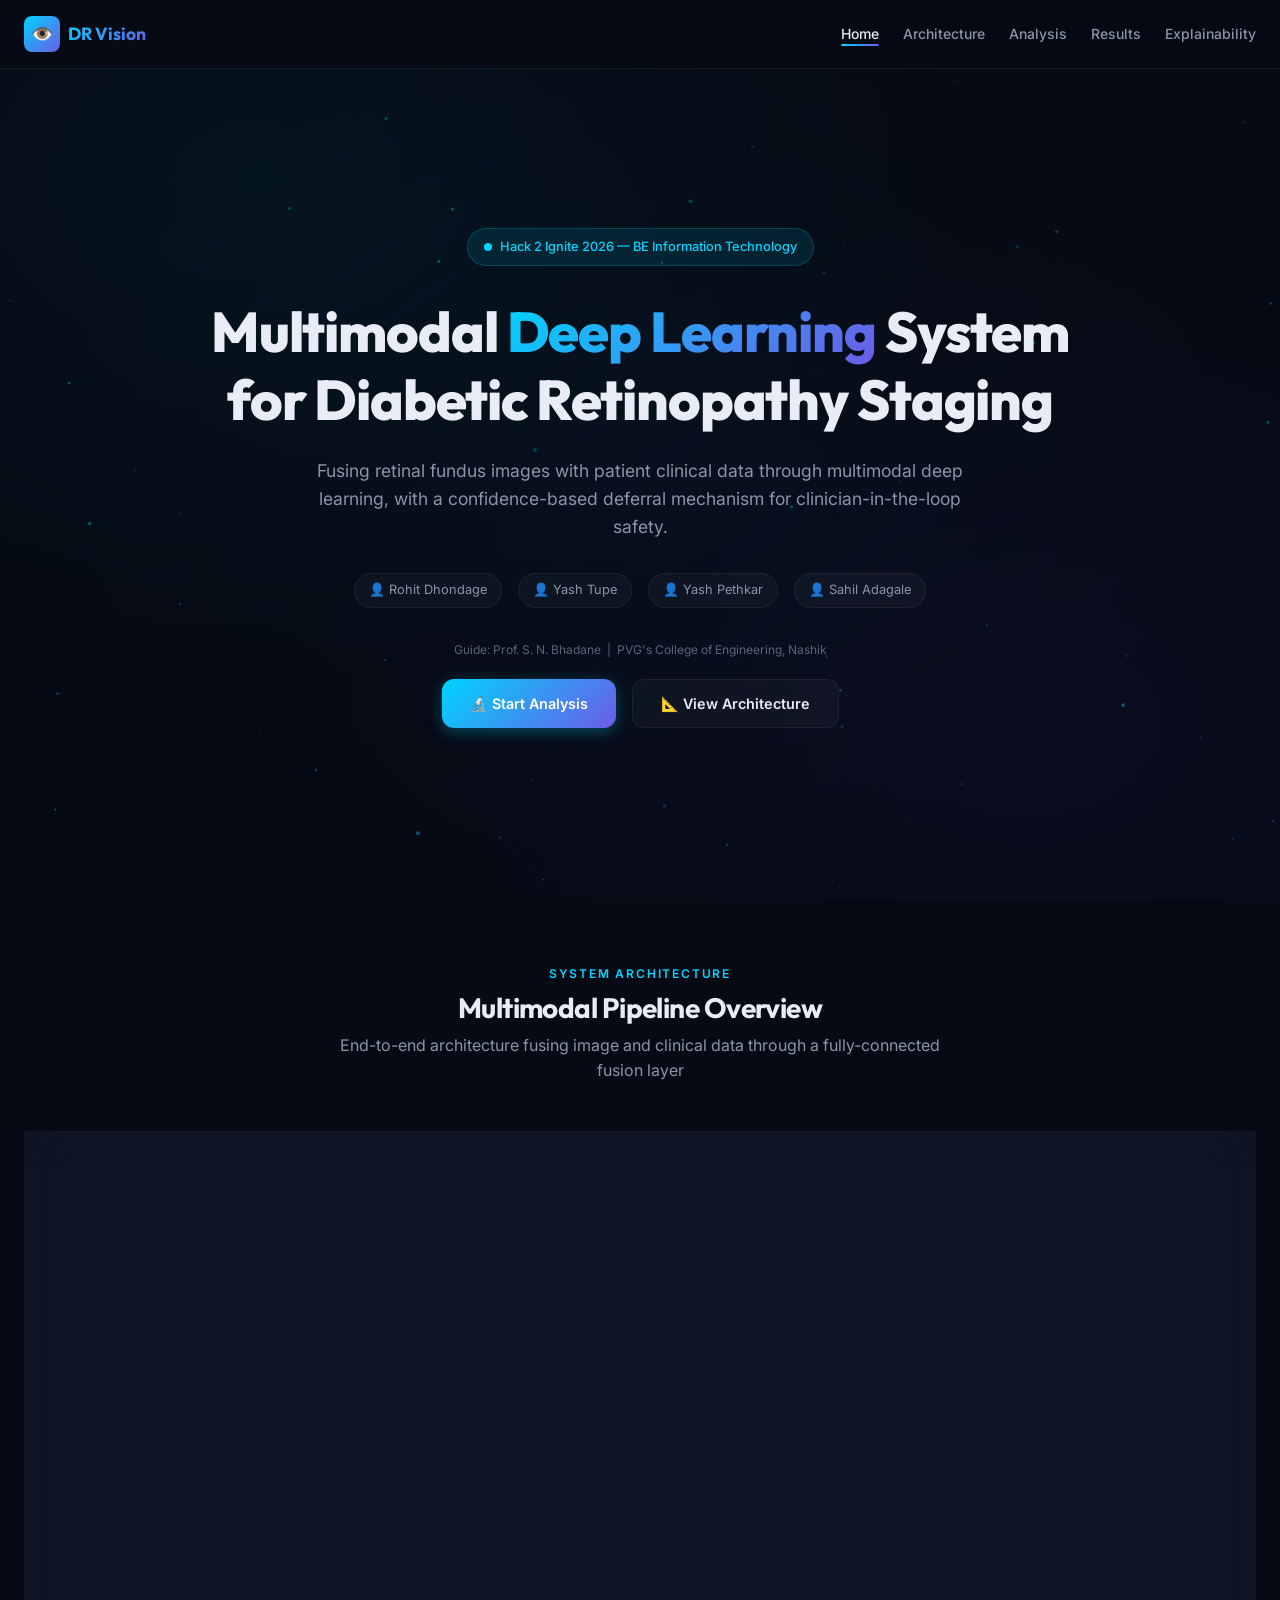
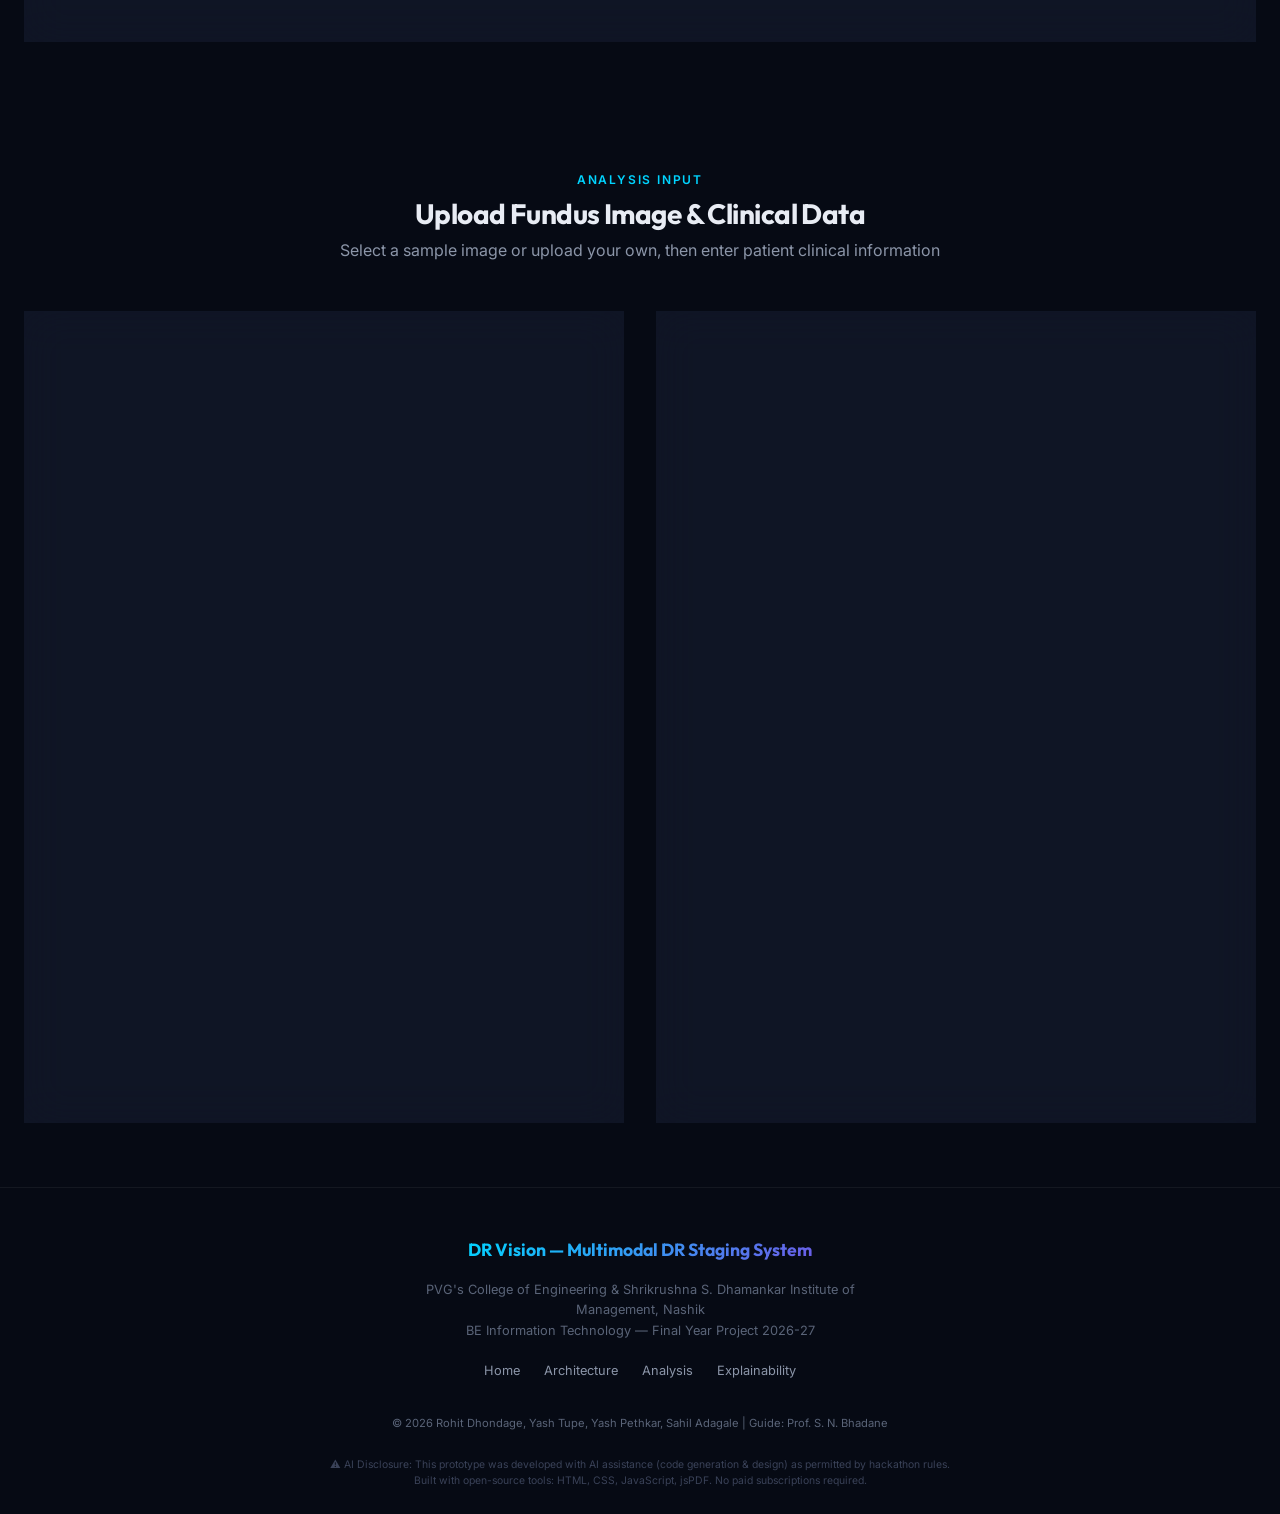
==== index.html @ bf0fb92c "Initial commit: DR Vision - Multimodal DR Staging System prototype" ====
<!DOCTYPE html>
<html lang="en">
<head>
  <meta charset="UTF-8">
  <meta name="viewport" content="width=device-width, initial-scale=1.0">
  <meta name="description" content="Multimodal Deep Learning System for Diabetic Retinopathy Staging with Clinical Deferral Mechanism. Fuses retinal fundus images with patient clinical data for AI-assisted DR screening.">
  <title>DR Vision — Multimodal Diabetic Retinopathy Staging System</title>
  <link rel="stylesheet" href="css/styles.css">
  <link rel="icon" href="data:image/svg+xml,<svg xmlns='http://www.w3.org/2000/svg' viewBox='0 0 100 100'><text y='.9em' font-size='90'>👁️</text></svg>">
</head>
<body>

  <!-- ====== NAVIGATION ====== -->
  <nav class="navbar" id="navbar">
    <div class="container">
      <div class="nav-brand">
        <div class="logo-icon">👁️</div>
        <span>DR Vision</span>
      </div>
      <ul class="nav-links">
        <li><a href="#hero" class="active">Home</a></li>
        <li><a href="#architecture">Architecture</a></li>
        <li><a href="#analysis">Analysis</a></li>
        <li><a href="#results-section">Results</a></li>
        <li><a href="#explainability">Explainability</a></li>
      </ul>
    </div>
  </nav>

  <!-- ====== HERO SECTION ====== -->
  <section class="hero" id="hero">
    <div class="hero-bg-animation">
      <canvas id="particles-canvas"></canvas>
    </div>
    <div class="hero-content">
      <div class="hero-badge">
        <span class="pulse"></span>
        Hack 2 Ignite 2026 — BE Information Technology
      </div>
      <h1>
        Multimodal <span class="gradient-text">Deep Learning</span> System<br>
        for Diabetic Retinopathy Staging
      </h1>
      <p class="hero-subtitle">
        Fusing retinal fundus images with patient clinical data through multimodal deep learning, 
        with a confidence-based deferral mechanism for clinician-in-the-loop safety.
      </p>
      <div class="hero-team">
        <div class="team-member">👤 Rohit Dhondage</div>
        <div class="team-member">👤 Yash Tupe</div>
        <div class="team-member">👤 Yash Pethkar</div>
        <div class="team-member">👤 Sahil Adagale</div>
      </div>
      <p style="font-size: 0.75rem; color: #5a6478; margin-bottom: 20px;">
        Guide: Prof. S. N. Bhadane &nbsp;|&nbsp; PVG's College of Engineering, Nashik
      </p>
      <div class="hero-cta">
        <a href="#analysis" class="btn btn-primary">🔬 Start Analysis</a>
        <a href="#architecture" class="btn btn-secondary">📐 View Architecture</a>
      </div>
    </div>
  </section>

  <!-- ====== ARCHITECTURE SECTION ====== -->
  <section class="section" id="architecture">
    <div class="container">
      <div class="section-header animate-on-scroll">
        <div class="section-label">System Architecture</div>
        <h2>Multimodal Pipeline Overview</h2>
        <p>End-to-end architecture fusing image and clinical data through a fully-connected fusion layer</p>
      </div>

      <div class="glass-card architecture-diagram animate-on-scroll">
        <div class="arch-flow">
          <!-- Input -->
          <div class="arch-node">
            <div class="node-icon">📷</div>
            <div class="node-label">Fundus Image</div>
            <div class="node-sub">RGB Input</div>
          </div>
          <div class="arch-arrow animated"><div class="arrow-line"></div></div>

          <!-- Image Encoder -->
          <div class="arch-node">
            <div class="node-icon">🧠</div>
            <div class="node-label">Image Encoder</div>
            <div class="node-sub">ResNet18 / EfficientNet-B0</div>
          </div>
          <div class="arch-arrow animated"><div class="arrow-line"></div></div>

          <!-- Fusion -->
          <div class="arch-node" style="border-color: rgba(108,92,231,0.4); background: rgba(108,92,231,0.1);">
            <div class="node-icon">🔗</div>
            <div class="node-label">Multimodal Fusion</div>
            <div class="node-sub">FC Fusion Layer</div>
          </div>
          <div class="arch-arrow animated"><div class="arrow-line"></div></div>

          <!-- Outputs -->
          <div class="arch-branch">
            <div class="arch-node" style="border-color: rgba(0,201,167,0.4); background: rgba(0,201,167,0.05);">
              <div class="node-icon">📊</div>
              <div class="node-label">DR Classifier</div>
              <div class="node-sub">5-Class Staging</div>
            </div>
            <div class="arch-node" style="border-color: rgba(255,107,53,0.4); background: rgba(255,107,53,0.05);">
              <div class="node-icon">🛡️</div>
              <div class="node-label">Deferral System</div>
              <div class="node-sub">Contrastive Learning</div>
            </div>
          </div>
        </div>

        <!-- Second row: tabular path -->
        <div class="arch-flow" style="margin-top: 20px; justify-content: flex-start; padding-left: 0;">
          <div class="arch-node">
            <div class="node-icon">📋</div>
            <div class="node-label">Clinical Data</div>
            <div class="node-sub">Age, BP, HbA1c, ...</div>
          </div>
          <div class="arch-arrow animated"><div class="arrow-line"></div></div>
          <div class="arch-node">
            <div class="node-icon">⚙️</div>
            <div class="node-label">Tabular Encoder</div>
            <div class="node-sub">Feed-Forward NN</div>
          </div>
          <div class="arch-arrow animated"><div class="arrow-line"></div></div>
          <div class="arch-node" style="opacity: 0; pointer-events: none;">
            <div class="node-icon">↗️</div>
            <div class="node-label">→ Fusion</div>
            <div class="node-sub">(merges above)</div>
          </div>
        </div>

        <!-- Connection indicator -->
        <div style="text-align: center; margin-top: 12px; font-size: 0.7rem; color: #5a6478;">
          ↑ Both encoders feed into the Multimodal Fusion Layer above
        </div>
      </div>
    </div>
  </section>

  <!-- ====== ANALYSIS INPUT SECTION ====== -->
  <section class="section" id="analysis">
    <div class="container">
      <div class="section-header animate-on-scroll">
        <div class="section-label">Analysis Input</div>
        <h2>Upload Fundus Image & Clinical Data</h2>
        <p>Select a sample image or upload your own, then enter patient clinical information</p>
      </div>

      <div class="input-grid animate-on-scroll">
        <!-- LEFT: Image Upload -->
        <div class="glass-card">
          <h3 style="margin-bottom: 16px; font-size: 1rem;">📷 Retinal Fundus Image</h3>
          
          <div class="upload-zone" id="upload-zone">
            <div class="upload-placeholder">
              <div class="upload-icon">📂</div>
              <p class="upload-text">
                <strong>Click to upload</strong> or drag and drop<br>
                <span style="font-size: 0.75rem; color: #5a6478;">PNG, JPG up to 10MB</span>
              </p>
            </div>
            <div class="preview-container">
              <img id="preview-image" class="preview-image" alt="Fundus preview">
              <div class="preview-actions">
                <button class="btn btn-sm btn-secondary" id="clear-image-btn">✕ Clear</button>
              </div>
            </div>
            <input type="file" id="file-input" accept="image/*" hidden>
          </div>

          <div class="sample-gallery">
            <h4>📌 Or select a sample case:</h4>
            <div class="sample-images">
              <div class="sample-thumb" data-key="no_dr">
                <img src="assets/images/fundus_no_dr.jpg" alt="No DR">
                <div class="thumb-label" style="color: #00c9a7;">No DR</div>
              </div>
              <div class="sample-thumb" data-key="mild_dr">
                <img src="assets/images/fundus_mild_dr.jpg" alt="Mild DR">
                <div class="thumb-label" style="color: #a8e063;">Mild</div>
              </div>
              <div class="sample-thumb" data-key="moderate_dr">
                <img src="assets/images/fundus_moderate_dr.jpg" alt="Moderate DR">
                <div class="thumb-label" style="color: #ffd700;">Moderate</div>
              </div>
              <div class="sample-thumb" data-key="severe_dr">
                <img src="assets/images/fundus_severe_dr.jpg" alt="Severe DR">
                <div class="thumb-label" style="color: #ff6b35;">Severe</div>
              </div>
              <div class="sample-thumb" data-key="proliferative_dr">
                <img src="assets/images/fundus_proliferative_dr.jpg" alt="Proliferative DR">
                <div class="thumb-label" style="color: #ff2d55;">Proliferative</div>
              </div>
              <div class="sample-thumb" data-key="low_quality">
                <img src="assets/images/fundus_low_quality.jpg" alt="Low Quality">
                <div class="thumb-label" style="color: #ff6b35;">⚠ Low Quality</div>
              </div>
            </div>
          </div>
        </div>

        <!-- RIGHT: Clinical Data Form -->
        <div class="glass-card">
          <h3 style="margin-bottom: 16px; font-size: 1rem;">📋 Patient Clinical Data</h3>

          <div class="clinical-form">
            <div class="form-row">
              <div class="form-group">
                <label for="input-age">Age (years)</label>
                <input type="number" id="input-age" placeholder="e.g. 55" min="18" max="100">
              </div>
              <div class="form-group">
                <label for="input-duration">Diabetes Duration (years)</label>
                <input type="number" id="input-duration" placeholder="e.g. 10" min="0" max="50">
              </div>
            </div>

            <div class="form-row">
              <div class="form-group">
                <label for="input-systolic">Systolic BP (mmHg)</label>
                <input type="number" id="input-systolic" placeholder="e.g. 140" min="80" max="220">
              </div>
              <div class="form-group">
                <label for="input-diastolic">Diastolic BP (mmHg)</label>
                <input type="number" id="input-diastolic" placeholder="e.g. 90" min="40" max="140">
              </div>
            </div>

            <div class="form-row">
              <div class="form-group">
                <label for="input-hba1c">HbA1c (%)</label>
                <input type="number" id="input-hba1c" placeholder="e.g. 7.5" min="4" max="15" step="0.1">
              </div>
              <div class="form-group">
                <label for="input-bmi">BMI (kg/m²)</label>
                <input type="number" id="input-bmi" placeholder="e.g. 28.5" min="15" max="50" step="0.1">
              </div>
            </div>

            <div class="form-row">
              <div class="form-group">
                <label for="input-cholesterol">Cholesterol (mg/dL)</label>
                <input type="number" id="input-cholesterol" placeholder="e.g. 220" min="100" max="400">
              </div>
              <div class="form-group">
                <label for="input-smoking">Smoking Status</label>
                <select id="input-smoking">
                  <option value="never">Never</option>
                  <option value="former">Former</option>
                  <option value="current">Current</option>
                </select>
              </div>
            </div>

            <div class="form-row">
              <div class="form-group">
                <label for="input-family">Family History of DR</label>
                <select id="input-family">
                  <option value="no">No</option>
                  <option value="yes">Yes</option>
                </select>
              </div>
              <div class="form-group">
                <label for="input-insulin">Insulin Use</label>
                <select id="input-insulin">
                  <option value="no">No</option>
                  <option value="yes">Yes</option>
                </select>
              </div>
            </div>
          </div>

          <div class="sample-patients">
            <h4>⚡ Quick-fill sample patient:</h4>
            <div class="patient-chips">
              <div class="patient-chip" data-profile="no_dr">Healthy (35y)</div>
              <div class="patient-chip" data-profile="mild_dr">Mild Risk (48y)</div>
              <div class="patient-chip" data-profile="moderate_dr">Moderate Risk (55y)</div>
              <div class="patient-chip" data-profile="severe_dr">High Risk (62y)</div>
              <div class="patient-chip" data-profile="proliferative_dr">Critical (68y)</div>
            </div>
          </div>

          <button class="btn btn-primary" id="analyze-btn" style="width: 100%; margin-top: 24px; justify-content: center;" disabled>
            🔬 Run Multimodal Analysis
          </button>
        </div>
      </div>
    </div>
  </section>

  <!-- ====== PROCESSING ANIMATION ====== -->
  <section class="section processing-section" id="processing-section">
    <div class="container">
      <div class="section-header">
        <div class="section-label">Processing</div>
        <h2>Running Multimodal Pipeline...</h2>
      </div>

      <div class="glass-card">
        <div class="pipeline-steps">
          <div class="pipeline-step">
            <div class="step-icon">📷</div>
            <div class="step-spinner"></div>
            <div class="step-label">Image Encoding</div>
          </div>
          <div class="pipeline-connector"></div>
          <div class="pipeline-step">
            <div class="step-icon">📋</div>
            <div class="step-spinner"></div>
            <div class="step-label">Tabular Encoding</div>
          </div>
          <div class="pipeline-connector"></div>
          <div class="pipeline-step">
            <div class="step-icon">🔗</div>
            <div class="step-spinner"></div>
            <div class="step-label">Fusion</div>
          </div>
          <div class="pipeline-connector"></div>
          <div class="pipeline-step">
            <div class="step-icon">📊</div>
            <div class="step-spinner"></div>
            <div class="step-label">Classification</div>
          </div>
          <div class="pipeline-connector"></div>
          <div class="pipeline-step">
            <div class="step-icon">🛡️</div>
            <div class="step-spinner"></div>
            <div class="step-label">Quality Check</div>
          </div>
          <div class="pipeline-connector"></div>
          <div class="pipeline-step">
            <div class="step-icon">🔍</div>
            <div class="step-spinner"></div>
            <div class="step-label">Explainability</div>
          </div>
        </div>
      </div>
    </div>
  </section>

  <!-- ====== RESULTS SECTION ====== -->
  <section class="section results-section" id="results-section">
    <div class="container">
      <div class="section-header">
        <div class="section-label">Diagnosis Results</div>
        <h2>DR Staging Analysis Complete</h2>
      </div>

      <!-- Comparison Toggle -->
      <div class="comparison-toggle">
        <span class="toggle-label" id="toggle-label-image">Image-Only</span>
        <div class="toggle-switch active" id="fusion-toggle">
          <div class="toggle-knob"></div>
        </div>
        <span class="toggle-label active" id="toggle-label-multi">Multimodal Fusion</span>
      </div>
      <div class="text-center mb-lg">
        <span id="comparison-info" style="font-size: 0.8rem; color: #8b95a8;"></span>
      </div>

      <div class="results-grid">
        <!-- Main Result -->
        <div class="glass-card result-main">
          <h3 style="margin-bottom: 24px; font-size: 1rem; color: #8b95a8;">Predicted DR Stage</h3>
          
          <div class="result-badge stage-0" id="result-badge">
            <span style="font-size: 1.5rem">🟢</span>
            Stage 0: No DR
          </div>

          <!-- Confidence Gauge -->
          <div class="confidence-gauge">
            <svg class="gauge-svg" viewBox="0 0 200 110">
              <path class="gauge-bg" d="M 20 100 A 80 80 0 0 1 180 100" />
              <path class="gauge-fill" id="gauge-fill" d="M 20 100 A 80 80 0 0 1 180 100" 
                    stroke-dasharray="251.3" stroke-dashoffset="251.3" />
            </svg>
            <div style="text-align: center; margin-top: -30px;">
              <div class="gauge-value" id="gauge-value">0%</div>
              <div class="gauge-label">Model Confidence</div>
            </div>
          </div>

          <!-- Class Probabilities -->
          <div class="class-probs">
            <h4>Class Probability Distribution</h4>
            <div id="class-probs-container"></div>
          </div>
        </div>

        <!-- Deferral Panel -->
        <div class="glass-card deferral-card">
          <h3 style="margin-bottom: 24px; font-size: 1rem; color: #8b95a8;">🛡️ Deferral Mechanism</h3>

          <div class="deferral-status accepted" id="deferral-status">
            ✅ ACCEPTED — Automated Diagnosis
          </div>

          <p id="deferral-explanation" class="deferral-explanation">
            Select an image and run analysis to see the deferral decision.
          </p>

          <div class="threshold-control">
            <label for="threshold-slider">Confidence Threshold (Deferral Cutoff)</label>
            <input type="range" class="threshold-slider" id="threshold-slider" 
                   min="0.3" max="0.95" step="0.05" value="0.60">
            <div class="threshold-value" id="threshold-value">60%</div>
            <p style="font-size: 0.7rem; color: #5a6478; margin-top: 8px;">
              Drag to adjust: lower = more automation, higher = more clinician referrals
            </p>
          </div>

          <div style="margin-top: 20px; padding: 16px; background: rgba(255,255,255,0.02); border-radius: 8px; text-align: left;">
            <p style="font-size: 0.75rem; color: #8b95a8; margin-bottom: 8px;"><strong>How it works:</strong></p>
            <p style="font-size: 0.7rem; color: #5a6478; line-height: 1.6;">
              The deferral system uses contrastive learning trained on synthetically degraded images 
              (blurred, rotated, poorly lit) to detect unreliable inputs. When the model's confidence 
              falls below the threshold, the case is automatically routed to an ophthalmologist instead 
              of returning an automated diagnosis — preventing silent misdiagnosis.
            </p>
          </div>
        </div>
      </div>

      <!-- ====== EXPLAINABILITY ====== -->
      <div id="explainability">
        <div class="section-header" style="margin-top: 32px;">
          <div class="section-label">Explainability</div>
          <h2>Why did the model decide this?</h2>
          <p>Grad-CAM highlights important image regions; SHAP shows clinical feature contributions</p>
        </div>

        <div class="explainability-grid">
          <!-- Grad-CAM -->
          <div class="glass-card gradcam-container">
            <h3 style="margin-bottom: 16px; font-size: 1rem;">🔥 Grad-CAM Activation Map</h3>
            <div class="gradcam-canvas-wrap">
              <canvas id="gradcam-canvas"></canvas>
            </div>
            <p id="gradcam-description" style="font-size: 0.8rem; color: #8b95a8; margin-top: 12px; text-align: center; min-height: 40px;">
              Run analysis to generate the activation heatmap.
            </p>
            <div class="gradcam-legend">
              <span>Low</span>
              <div class="legend-bar"></div>
              <span>High Activation</span>
            </div>
            <div class="gradcam-opacity-control">
              <label>Heatmap Opacity:</label>
              <input type="range" id="opacity-slider" min="0" max="1" step="0.05" value="0.55">
            </div>
          </div>

          <!-- SHAP -->
          <div class="glass-card shap-container" id="shap-container">
            <h3 style="margin-bottom: 16px; font-size: 1rem;">📊 SHAP Feature Attribution</h3>
            <p style="font-size: 0.8rem; color: #8b95a8;">
              Run analysis to see how each clinical feature contributed to the prediction.
            </p>
          </div>
        </div>
      </div>

      <!-- Report Download -->
      <div class="text-center" style="margin-top: 48px;">
        <button class="btn btn-primary" id="download-report-btn" style="font-size: 1rem; padding: 16px 40px;">
          📄 Download Clinical Report (PDF)
        </button>
        <p style="font-size: 0.7rem; color: #5a6478; margin-top: 12px;">
          Generates a comprehensive PDF including diagnosis, probabilities, SHAP values, and deferral status
        </p>
      </div>
    </div>
  </section>

  <!-- ====== FOOTER ====== -->
  <footer class="footer">
    <div class="container">
      <div class="footer-content">
        <div class="footer-brand">DR Vision — Multimodal DR Staging System</div>
        <p class="footer-college">
          PVG's College of Engineering & Shrikrushna S. Dhamankar Institute of Management, Nashik<br>
          BE Information Technology — Final Year Project 2026-27
        </p>
        <ul class="footer-links">
          <li><a href="#hero">Home</a></li>
          <li><a href="#architecture">Architecture</a></li>
          <li><a href="#analysis">Analysis</a></li>
          <li><a href="#explainability">Explainability</a></li>
        </ul>
        <p class="footer-copy">
          © 2026 Rohit Dhondage, Yash Tupe, Yash Pethkar, Sahil Adagale | Guide: Prof. S. N. Bhadane
        </p>
        <p style="font-size: 0.65rem; color: #3a4258; margin-top: 8px;">
          ⚠️ AI Disclosure: This prototype was developed with AI assistance (code generation & design) as permitted by hackathon rules.
          <br>Built with open-source tools: HTML, CSS, JavaScript, jsPDF. No paid subscriptions required.
        </p>
      </div>
    </div>
  </footer>

  <!-- Scripts -->
  <script src="js/simulator.js"></script>
  <script src="js/gradcam.js"></script>
  <script src="js/shap.js"></script>
  <script src="js/report.js"></script>
  <script src="js/app.js"></script>
</body>
</html>
---- css/styles.css ----
@import url('https://fonts.googleapis.com/css2?family=Inter:wght@300;400;500;600;700&family=Outfit:wght@400;500;600;700;800&family=JetBrains+Mono:wght@400;500&display=swap');

:root {
  /* Background */
  --bg-primary: #060a14;
  --bg-secondary: #0d1220;
  --bg-tertiary: #141b2d;
  --bg-card: rgba(20, 27, 45, 0.7);
  --bg-card-hover: rgba(30, 40, 65, 0.8);
  --bg-glass: rgba(255, 255, 255, 0.03);
  --bg-glass-hover: rgba(255, 255, 255, 0.06);

  /* Text */
  --text-primary: #e8ecf4;
  --text-secondary: #8b95a8;
  --text-muted: #5a6478;
  --text-accent: #00d4ff;

  /* Accent */
  --accent-primary: #00d4ff;
  --accent-secondary: #6c5ce7;
  --accent-gradient: linear-gradient(135deg, #00d4ff 0%, #6c5ce7 100%);

  /* DR Severity Colors */
  --dr-none: #00c9a7;
  --dr-mild: #a8e063;
  --dr-moderate: #ffd700;
  --dr-severe: #ff6b35;
  --dr-proliferative: #ff2d55;

  /* Status */
  --status-accept: #00c9a7;
  --status-defer: #ff6b35;
  --status-danger: #ff2d55;

  /* Borders */
  --border-subtle: rgba(255, 255, 255, 0.06);
  --border-accent: rgba(0, 212, 255, 0.3);

  /* Shadows */
  --shadow-sm: 0 2px 8px rgba(0, 0, 0, 0.3);
  --shadow-md: 0 4px 20px rgba(0, 0, 0, 0.4);
  --shadow-lg: 0 8px 40px rgba(0, 0, 0, 0.5);
  --shadow-glow: 0 0 30px rgba(0, 212, 255, 0.15);
  --shadow-glow-red: 0 0 30px rgba(255, 45, 85, 0.2);
  --shadow-glow-green: 0 0 30px rgba(0, 201, 167, 0.2);

  /* Typography */
  --font-body: 'Inter', -apple-system, sans-serif;
  --font-heading: 'Outfit', 'Inter', sans-serif;
  --font-mono: 'JetBrains Mono', monospace;

  /* Spacing */
  --space-xs: 4px;
  --space-sm: 8px;
  --space-md: 16px;
  --space-lg: 24px;
  --space-xl: 32px;
  --space-2xl: 48px;
  --space-3xl: 64px;

  /* Borders */
  --radius-sm: 8px;
  --radius-md: 12px;
  --radius-lg: 16px;
  --radius-xl: 20px;
  --radius-full: 9999px;

  /* Transitions */
  --transition-fast: 150ms ease;
  --transition-base: 250ms ease;
  --transition-slow: 400ms cubic-bezier(0.4, 0, 0.2, 1);
}

/* --- Reset & Base --- */
*,
*::before,
*::after {
  margin: 0;
  padding: 0;
  box-sizing: border-box;
}

html {
  scroll-behavior: smooth;
  font-size: 16px;
}

body {
  font-family: var(--font-body);
  background: var(--bg-primary);
  color: var(--text-primary);
  line-height: 1.6;
  overflow-x: hidden;
  min-height: 100vh;
}

body::before {
  content: '';
  position: fixed;
  top: 0;
  left: 0;
  width: 100%;
  height: 100%;
  background:
    radial-gradient(ellipse at 20% 20%, rgba(0, 212, 255, 0.05) 0%, transparent 50%),
    radial-gradient(ellipse at 80% 80%, rgba(108, 92, 231, 0.05) 0%, transparent 50%),
    radial-gradient(ellipse at 50% 50%, rgba(0, 212, 255, 0.02) 0%, transparent 70%);
  pointer-events: none;
  z-index: 0;
}

/* --- Scrollbar --- */
::-webkit-scrollbar {
  width: 6px;
}

::-webkit-scrollbar-track {
  background: var(--bg-secondary);
}

::-webkit-scrollbar-thumb {
  background: var(--accent-primary);
  border-radius: 3px;
}

::-webkit-scrollbar-thumb:hover {
  background: #33ddff;
}

/* --- Typography --- */
h1,
h2,
h3,
h4,
h5,
h6 {
  font-family: var(--font-heading);
  font-weight: 700;
  line-height: 1.2;
  letter-spacing: -0.02em;
}

h1 {
  font-size: 2.5rem;
}

h2 {
  font-size: 1.75rem;
}

h3 {
  font-size: 1.25rem;
}

a {
  color: var(--accent-primary);
  text-decoration: none;
}

/* --- Layout --- */
.container {
  max-width: 1400px;
  margin: 0 auto;
  padding: 0 var(--space-lg);
  position: relative;
  z-index: 1;
}

/* --- Glass Card --- */
.glass-card {
  background: var(--bg-card);
  backdrop-filter: blur(20px);
  -webkit-backdrop-filter: blur(20px);
  border: 1px solid var(--border-subtle);
  border-radius: var(--radius-lg);
  padding: var(--space-xl);
  transition: all var(--transition-base);
}

.glass-card:hover {
  background: var(--bg-card-hover);
  border-color: var(--border-accent);
  box-shadow: var(--shadow-glow);
}

/* =====================================================
   NAVIGATION
   ===================================================== */
.navbar {
  position: fixed;
  top: 0;
  left: 0;
  right: 0;
  z-index: 100;
  padding: var(--space-md) 0;
  background: rgba(6, 10, 20, 0.85);
  backdrop-filter: blur(20px);
  border-bottom: 1px solid var(--border-subtle);
  transition: all var(--transition-base);
}

.navbar.scrolled {
  padding: var(--space-sm) 0;
  background: rgba(6, 10, 20, 0.95);
}

.navbar .container {
  display: flex;
  align-items: center;
  justify-content: space-between;
}

.nav-brand {
  display: flex;
  align-items: center;
  gap: var(--space-sm);
}

.nav-brand .logo-icon {
  width: 36px;
  height: 36px;
  background: var(--accent-gradient);
  border-radius: var(--radius-sm);
  display: flex;
  align-items: center;
  justify-content: center;
  font-size: 18px;
}

.nav-brand span {
  font-family: var(--font-heading);
  font-weight: 700;
  font-size: 1.1rem;
  background: var(--accent-gradient);
  -webkit-background-clip: text;
  -webkit-text-fill-color: transparent;
  background-clip: text;
}

.nav-links {
  display: flex;
  align-items: center;
  gap: var(--space-lg);
  list-style: none;
}

.nav-links a {
  color: var(--text-secondary);
  font-size: 0.875rem;
  font-weight: 500;
  transition: color var(--transition-fast);
  position: relative;
}

.nav-links a:hover,
.nav-links a.active {
  color: var(--text-primary);
}

.nav-links a.active::after {
  content: '';
  position: absolute;
  bottom: -4px;
  left: 0;
  right: 0;
  height: 2px;
  background: var(--accent-gradient);
  border-radius: 1px;
}

/* =====================================================
   HERO SECTION
   ===================================================== */
.hero {
  min-height: 100vh;
  display: flex;
  align-items: center;
  justify-content: center;
  text-align: center;
  padding: 120px var(--space-lg) var(--space-3xl);
  position: relative;
  overflow: hidden;
}

.hero-bg-animation {
  position: absolute;
  top: 0;
  left: 0;
  width: 100%;
  height: 100%;
  z-index: 0;
  overflow: hidden;
}

.hero-bg-animation canvas {
  width: 100%;
  height: 100%;
}

.hero-content {
  position: relative;
  z-index: 1;
  max-width: 900px;
}

.hero-badge {
  display: inline-flex;
  align-items: center;
  gap: var(--space-sm);
  padding: var(--space-sm) var(--space-md);
  background: rgba(0, 212, 255, 0.1);
  border: 1px solid rgba(0, 212, 255, 0.2);
  border-radius: var(--radius-full);
  font-size: 0.8rem;
  font-weight: 500;
  color: var(--accent-primary);
  margin-bottom: var(--space-xl);
  animation: fadeInUp 0.6s ease-out;
}

.hero-badge .pulse {
  width: 8px;
  height: 8px;
  background: var(--accent-primary);
  border-radius: 50%;
  animation: pulse 2s ease-in-out infinite;
}

.hero h1 {
  font-size: clamp(2rem, 5vw, 3.5rem);
  font-weight: 800;
  margin-bottom: var(--space-lg);
  animation: fadeInUp 0.6s ease-out 0.1s both;
}

.hero h1 .gradient-text {
  background: var(--accent-gradient);
  -webkit-background-clip: text;
  -webkit-text-fill-color: transparent;
  background-clip: text;
}

.hero-subtitle {
  font-size: 1.1rem;
  color: var(--text-secondary);
  max-width: 700px;
  margin: 0 auto var(--space-xl);
  animation: fadeInUp 0.6s ease-out 0.2s both;
}

.hero-team {
  display: flex;
  flex-wrap: wrap;
  align-items: center;
  justify-content: center;
  gap: var(--space-md);
  margin-bottom: var(--space-xl);
  animation: fadeInUp 0.6s ease-out 0.3s both;
}

.team-member {
  display: flex;
  align-items: center;
  gap: var(--space-xs);
  padding: 6px 14px;
  background: var(--bg-glass);
  border: 1px solid var(--border-subtle);
  border-radius: var(--radius-full);
  font-size: 0.8rem;
  color: var(--text-secondary);
}

.hero-cta {
  display: flex;
  gap: var(--space-md);
  justify-content: center;
  animation: fadeInUp 0.6s ease-out 0.4s both;
}

/* --- Buttons --- */
.btn {
  display: inline-flex;
  align-items: center;
  gap: var(--space-sm);
  padding: 12px 28px;
  border: none;
  border-radius: var(--radius-md);
  font-family: var(--font-body);
  font-size: 0.9rem;
  font-weight: 600;
  cursor: pointer;
  transition: all var(--transition-base);
  text-decoration: none;
}

.btn-primary {
  background: var(--accent-gradient);
  color: #fff;
  box-shadow: 0 4px 15px rgba(0, 212, 255, 0.3);
}

.btn-primary:hover {
  transform: translateY(-2px);
  box-shadow: 0 6px 25px rgba(0, 212, 255, 0.4);
}

.btn-secondary {
  background: var(--bg-glass);
  color: var(--text-primary);
  border: 1px solid var(--border-subtle);
}

.btn-secondary:hover {
  background: var(--bg-glass-hover);
  border-color: var(--border-accent);
}

.btn-sm {
  padding: 8px 16px;
  font-size: 0.8rem;
}

.btn-danger {
  background: linear-gradient(135deg, #ff2d55, #ff6b35);
  color: #fff;
}

/* =====================================================
   SECTION COMMON
   ===================================================== */
.section {
  padding: var(--space-3xl) 0;
  position: relative;
  z-index: 1;
}

.section-header {
  text-align: center;
  margin-bottom: var(--space-2xl);
}

.section-header .section-label {
  font-size: 0.75rem;
  font-weight: 600;
  text-transform: uppercase;
  letter-spacing: 0.15em;
  color: var(--accent-primary);
  margin-bottom: var(--space-sm);
}

.section-header h2 {
  margin-bottom: var(--space-sm);
}

.section-header p {
  color: var(--text-secondary);
  max-width: 600px;
  margin: 0 auto;
}

/* =====================================================
   ARCHITECTURE SECTION
   ===================================================== */
.architecture-diagram {
  position: relative;
  padding: var(--space-xl);
  overflow-x: auto;
}

.arch-flow {
  display: flex;
  align-items: center;
  justify-content: center;
  gap: 0;
  min-width: 900px;
  flex-wrap: nowrap;
}

.arch-node {
  display: flex;
  flex-direction: column;
  align-items: center;
  text-align: center;
  padding: var(--space-md) var(--space-lg);
  background: var(--bg-card);
  border: 1px solid var(--border-subtle);
  border-radius: var(--radius-md);
  min-width: 140px;
  transition: all var(--transition-base);
  position: relative;
}

.arch-node:hover {
  border-color: var(--border-accent);
  box-shadow: var(--shadow-glow);
  transform: translateY(-4px);
}

.arch-node .node-icon {
  font-size: 1.8rem;
  margin-bottom: var(--space-sm);
}

.arch-node .node-label {
  font-size: 0.75rem;
  font-weight: 600;
  color: var(--text-primary);
  margin-bottom: 2px;
}

.arch-node .node-sub {
  font-size: 0.65rem;
  color: var(--text-muted);
}

.arch-node.active {
  border-color: var(--accent-primary);
  box-shadow: var(--shadow-glow);
}

.arch-arrow {
  display: flex;
  align-items: center;
  padding: 0 var(--space-xs);
  color: var(--text-muted);
  font-size: 1.2rem;
  flex-shrink: 0;
  position: relative;
}

.arch-arrow .arrow-line {
  width: 30px;
  height: 2px;
  background: var(--border-accent);
  position: relative;
}

.arch-arrow .arrow-line::after {
  content: '▶';
  position: absolute;
  right: -10px;
  top: -8px;
  font-size: 0.7rem;
  color: var(--accent-primary);
}

.arch-arrow.animated .arrow-line {
  background: linear-gradient(90deg, transparent, var(--accent-primary), transparent);
  background-size: 200% 100%;
  animation: flowPulse 1.5s ease-in-out infinite;
}

/* Branching architecture */
.arch-branch {
  display: flex;
  flex-direction: column;
  gap: var(--space-md);
  align-items: center;
}

.arch-row {
  display: flex;
  align-items: center;
  gap: 0;
}

/* =====================================================
   INPUT PANEL
   ===================================================== */
.input-grid {
  display: grid;
  grid-template-columns: 1fr 1fr;
  gap: var(--space-xl);
}

/* Image Upload */
.upload-zone {
  border: 2px dashed var(--border-subtle);
  border-radius: var(--radius-lg);
  padding: var(--space-2xl);
  text-align: center;
  cursor: pointer;
  transition: all var(--transition-base);
  position: relative;
  min-height: 300px;
  display: flex;
  flex-direction: column;
  align-items: center;
  justify-content: center;
}

.upload-zone:hover,
.upload-zone.drag-over {
  border-color: var(--accent-primary);
  background: rgba(0, 212, 255, 0.03);
}

.upload-zone .upload-icon {
  font-size: 3rem;
  margin-bottom: var(--space-md);
  opacity: 0.5;
}

.upload-zone .upload-text {
  color: var(--text-secondary);
  font-size: 0.9rem;
}

.upload-zone .upload-text strong {
  color: var(--accent-primary);
}

.upload-zone.has-image {
  padding: var(--space-md);
}

.upload-zone.has-image .upload-placeholder {
  display: none;
}

.preview-container {
  display: none;
  flex-direction: column;
  align-items: center;
  width: 100%;
}

.upload-zone.has-image .preview-container {
  display: flex;
}

.preview-image {
  width: 100%;
  max-width: 320px;
  aspect-ratio: 1;
  object-fit: cover;
  border-radius: var(--radius-md);
  border: 2px solid var(--border-subtle);
}

.preview-actions {
  display: flex;
  gap: var(--space-sm);
  margin-top: var(--space-md);
}

/* Sample Images Gallery */
.sample-gallery {
  margin-top: var(--space-lg);
}

.sample-gallery h4 {
  font-size: 0.85rem;
  color: var(--text-secondary);
  margin-bottom: var(--space-md);
  font-weight: 500;
}

.sample-images {
  display: grid;
  grid-template-columns: repeat(3, 1fr);
  gap: var(--space-sm);
}

.sample-thumb {
  position: relative;
  aspect-ratio: 1;
  border-radius: var(--radius-sm);
  overflow: hidden;
  cursor: pointer;
  border: 2px solid transparent;
  transition: all var(--transition-fast);
}

.sample-thumb:hover {
  border-color: var(--accent-primary);
  transform: scale(1.05);
}

.sample-thumb.selected {
  border-color: var(--accent-primary);
  box-shadow: var(--shadow-glow);
}

.sample-thumb img {
  width: 100%;
  height: 100%;
  object-fit: cover;
}

.sample-thumb .thumb-label {
  position: absolute;
  bottom: 0;
  left: 0;
  right: 0;
  padding: 2px 4px;
  background: rgba(0, 0, 0, 0.75);
  font-size: 0.55rem;
  text-align: center;
  font-weight: 600;
  text-transform: uppercase;
  letter-spacing: 0.05em;
}

/* Clinical Data Form */
.clinical-form {
  display: grid;
  gap: var(--space-md);
}

.form-group {
  display: flex;
  flex-direction: column;
  gap: var(--space-xs);
}

.form-row {
  display: grid;
  grid-template-columns: 1fr 1fr;
  gap: var(--space-md);
}

.form-group label {
  font-size: 0.8rem;
  font-weight: 500;
  color: var(--text-secondary);
}

.form-group input,
.form-group select {
  padding: 10px 14px;
  background: var(--bg-secondary);
  border: 1px solid var(--border-subtle);
  border-radius: var(--radius-sm);
  color: var(--text-primary);
  font-family: var(--font-body);
  font-size: 0.9rem;
  transition: border-color var(--transition-fast);
}

.form-group input:focus,
.form-group select:focus {
  outline: none;
  border-color: var(--accent-primary);
  box-shadow: 0 0 0 3px rgba(0, 212, 255, 0.1);
}

.form-group input::placeholder {
  color: var(--text-muted);
}

.sample-patients {
  margin-top: var(--space-md);
}

.sample-patients h4 {
  font-size: 0.85rem;
  color: var(--text-secondary);
  margin-bottom: var(--space-sm);
  font-weight: 500;
}

.patient-chips {
  display: flex;
  flex-wrap: wrap;
  gap: var(--space-sm);
}

.patient-chip {
  padding: 6px 14px;
  background: var(--bg-glass);
  border: 1px solid var(--border-subtle);
  border-radius: var(--radius-full);
  font-size: 0.75rem;
  font-weight: 500;
  cursor: pointer;
  transition: all var(--transition-fast);
  color: var(--text-secondary);
}

.patient-chip:hover {
  border-color: var(--accent-primary);
  color: var(--accent-primary);
  background: rgba(0, 212, 255, 0.08);
}

/* =====================================================
   PROCESSING ANIMATION
   ===================================================== */
.processing-section {
  display: none;
}

.processing-section.active {
  display: block;
}

.pipeline-steps {
  display: flex;
  align-items: center;
  justify-content: center;
  gap: var(--space-md);
  padding: var(--space-xl) 0;
}

.pipeline-step {
  display: flex;
  flex-direction: column;
  align-items: center;
  gap: var(--space-sm);
  padding: var(--space-md);
  border-radius: var(--radius-md);
  background: var(--bg-card);
  border: 1px solid var(--border-subtle);
  min-width: 120px;
  opacity: 0.4;
  transition: all var(--transition-slow);
}

.pipeline-step.active {
  opacity: 1;
  border-color: var(--accent-primary);
  box-shadow: var(--shadow-glow);
}

.pipeline-step.completed {
  opacity: 1;
  border-color: var(--status-accept);
  box-shadow: var(--shadow-glow-green);
}

.pipeline-step .step-icon {
  font-size: 1.5rem;
}

.pipeline-step .step-label {
  font-size: 0.7rem;
  font-weight: 600;
  text-transform: uppercase;
  letter-spacing: 0.05em;
}

.pipeline-step .step-spinner {
  display: none;
  width: 20px;
  height: 20px;
  border: 2px solid var(--border-subtle);
  border-top-color: var(--accent-primary);
  border-radius: 50%;
  animation: spin 0.8s linear infinite;
}

.pipeline-step.active .step-spinner {
  display: block;
}

.pipeline-step.completed .step-icon::after {
  content: ' ✓';
  color: var(--status-accept);
}

.pipeline-connector {
  width: 40px;
  height: 2px;
  background: var(--border-subtle);
  position: relative;
  overflow: hidden;
}

.pipeline-connector.active::after {
  content: '';
  position: absolute;
  top: 0;
  left: -100%;
  width: 100%;
  height: 100%;
  background: var(--accent-primary);
  animation: flowRight 1s ease-in-out forwards;
}

/* =====================================================
   RESULTS SECTION
   ===================================================== */
.results-section {
  display: none;
}

.results-section.active {
  display: block;
  animation: fadeInUp 0.6s ease-out;
}

.results-grid {
  display: grid;
  grid-template-columns: 1fr 1fr;
  gap: var(--space-xl);
  margin-bottom: var(--space-xl);
}

/* DR Stage Result Card */
.result-main {
  text-align: center;
  padding: var(--space-2xl);
}

.result-badge {
  display: inline-flex;
  align-items: center;
  gap: var(--space-sm);
  padding: var(--space-md) var(--space-xl);
  border-radius: var(--radius-full);
  font-family: var(--font-heading);
  font-size: 1.2rem;
  font-weight: 700;
  margin-bottom: var(--space-xl);
  border: 2px solid;
}

.result-badge.stage-0 {
  color: var(--dr-none);
  border-color: var(--dr-none);
  background: rgba(0, 201, 167, 0.1);
}

.result-badge.stage-1 {
  color: var(--dr-mild);
  border-color: var(--dr-mild);
  background: rgba(168, 224, 99, 0.1);
}

.result-badge.stage-2 {
  color: var(--dr-moderate);
  border-color: var(--dr-moderate);
  background: rgba(255, 215, 0, 0.1);
}

.result-badge.stage-3 {
  color: var(--dr-severe);
  border-color: var(--dr-severe);
  background: rgba(255, 107, 53, 0.1);
}

.result-badge.stage-4 {
  color: var(--dr-proliferative);
  border-color: var(--dr-proliferative);
  background: rgba(255, 45, 85, 0.1);
}

/* Confidence Gauge */
.confidence-gauge {
  position: relative;
  width: 180px;
  height: 100px;
  margin: 0 auto var(--space-lg);
}

.gauge-svg {
  width: 100%;
  height: 100%;
}

.gauge-bg {
  fill: none;
  stroke: var(--bg-tertiary);
  stroke-width: 12;
}

.gauge-fill {
  fill: none;
  stroke-width: 12;
  stroke-linecap: round;
  transition: stroke-dashoffset 1.5s ease-out, stroke 0.5s ease;
}

.gauge-label {
  font-size: 0.75rem;
  color: var(--text-secondary);
  margin-top: var(--space-xs);
}

.gauge-value {
  font-family: var(--font-heading);
  font-size: 1.8rem;
  font-weight: 700;
}

/* Class Probabilities */
.class-probs {
  margin-top: var(--space-lg);
}

.class-probs h4 {
  font-size: 0.85rem;
  color: var(--text-secondary);
  margin-bottom: var(--space-md);
  font-weight: 500;
}

.prob-bar {
  display: flex;
  align-items: center;
  gap: var(--space-sm);
  margin-bottom: var(--space-sm);
}

.prob-label {
  font-size: 0.7rem;
  font-weight: 500;
  min-width: 90px;
  text-align: right;
  color: var(--text-secondary);
}

.prob-track {
  flex: 1;
  height: 22px;
  background: var(--bg-secondary);
  border-radius: var(--radius-sm);
  overflow: hidden;
  position: relative;
}

.prob-fill {
  height: 100%;
  border-radius: var(--radius-sm);
  transition: width 1.2s cubic-bezier(0.4, 0, 0.2, 1);
  display: flex;
  align-items: center;
  justify-content: flex-end;
  padding-right: var(--space-sm);
  font-size: 0.65rem;
  font-weight: 700;
  color: rgba(255, 255, 255, 0.9);
  min-width: 0;
}

.prob-fill.stage-0 {
  background: linear-gradient(90deg, rgba(0, 201, 167, 0.3), var(--dr-none));
}

.prob-fill.stage-1 {
  background: linear-gradient(90deg, rgba(168, 224, 99, 0.3), var(--dr-mild));
}

.prob-fill.stage-2 {
  background: linear-gradient(90deg, rgba(255, 215, 0, 0.3), var(--dr-moderate));
}

.prob-fill.stage-3 {
  background: linear-gradient(90deg, rgba(255, 107, 53, 0.3), var(--dr-severe));
}

.prob-fill.stage-4 {
  background: linear-gradient(90deg, rgba(255, 45, 85, 0.3), var(--dr-proliferative));
}

/* =====================================================
   DEFERRAL MECHANISM
   ===================================================== */
.deferral-card {
  padding: var(--space-xl);
  text-align: center;
}

.deferral-status {
  display: inline-flex;
  align-items: center;
  gap: var(--space-sm);
  padding: var(--space-md) var(--space-xl);
  border-radius: var(--radius-md);
  font-weight: 700;
  font-size: 1rem;
  margin-bottom: var(--space-lg);
}

.deferral-status.accepted {
  background: rgba(0, 201, 167, 0.1);
  border: 2px solid var(--status-accept);
  color: var(--status-accept);
}

.deferral-status.deferred {
  background: rgba(255, 107, 53, 0.1);
  border: 2px solid var(--status-defer);
  color: var(--status-defer);
  animation: pulseGlow 2s ease-in-out infinite;
}

.threshold-control {
  margin-top: var(--space-lg);
  padding: var(--space-lg);
  background: var(--bg-secondary);
  border-radius: var(--radius-md);
}

.threshold-control label {
  font-size: 0.85rem;
  font-weight: 500;
  color: var(--text-secondary);
  display: block;
  margin-bottom: var(--space-sm);
}

.threshold-slider {
  width: 100%;
  -webkit-appearance: none;
  height: 6px;
  border-radius: 3px;
  background: linear-gradient(90deg, var(--status-defer), var(--status-accept));
  outline: none;
  cursor: pointer;
}

.threshold-slider::-webkit-slider-thumb {
  -webkit-appearance: none;
  width: 20px;
  height: 20px;
  border-radius: 50%;
  background: #fff;
  box-shadow: 0 2px 6px rgba(0, 0, 0, 0.3);
  cursor: pointer;
}

.threshold-slider::-moz-range-thumb {
  width: 20px;
  height: 20px;
  border-radius: 50%;
  background: #fff;
  box-shadow: 0 2px 6px rgba(0, 0, 0, 0.3);
  cursor: pointer;
  border: none;
}

.threshold-value {
  font-family: var(--font-mono);
  font-size: 1.2rem;
  font-weight: 700;
  color: var(--accent-primary);
  margin-top: var(--space-sm);
}

.deferral-explanation {
  margin-top: var(--space-md);
  font-size: 0.8rem;
  color: var(--text-muted);
  line-height: 1.5;
}

/* =====================================================
   EXPLAINABILITY — GRAD-CAM
   ===================================================== */
.explainability-grid {
  display: grid;
  grid-template-columns: 1fr 1fr;
  gap: var(--space-xl);
}

.gradcam-container {
  position: relative;
  display: flex;
  flex-direction: column;
  align-items: center;
}

.gradcam-canvas-wrap {
  position: relative;
  width: 100%;
  max-width: 400px;
  aspect-ratio: 1;
  border-radius: var(--radius-md);
  overflow: hidden;
  border: 2px solid var(--border-subtle);
}

.gradcam-canvas-wrap canvas {
  width: 100%;
  height: 100%;
  display: block;
}

.gradcam-legend {
  display: flex;
  align-items: center;
  gap: var(--space-sm);
  margin-top: var(--space-md);
  font-size: 0.75rem;
  color: var(--text-secondary);
}

.legend-bar {
  width: 120px;
  height: 10px;
  border-radius: 5px;
  background: linear-gradient(90deg, #0000ff, #00ffff, #00ff00, #ffff00, #ff0000);
}

.gradcam-opacity-control {
  display: flex;
  align-items: center;
  gap: var(--space-sm);
  margin-top: var(--space-sm);
}

.gradcam-opacity-control label {
  font-size: 0.75rem;
  color: var(--text-muted);
}

.gradcam-opacity-control input[type="range"] {
  width: 100px;
  -webkit-appearance: none;
  height: 4px;
  background: var(--border-subtle);
  border-radius: 2px;
  outline: none;
}

.gradcam-opacity-control input[type="range"]::-webkit-slider-thumb {
  -webkit-appearance: none;
  width: 14px;
  height: 14px;
  border-radius: 50%;
  background: var(--accent-primary);
  cursor: pointer;
}

/* =====================================================
   EXPLAINABILITY — SHAP
   ===================================================== */
.shap-container {
  display: flex;
  flex-direction: column;
}

.shap-chart {
  flex: 1;
  min-height: 300px;
}

.shap-bar-group {
  display: flex;
  align-items: center;
  gap: var(--space-sm);
  margin-bottom: var(--space-md);
  height: 32px;
}

.shap-feature-name {
  font-size: 0.75rem;
  font-weight: 500;
  min-width: 120px;
  text-align: right;
  color: var(--text-secondary);
}

.shap-bar-wrap {
  flex: 1;
  height: 24px;
  position: relative;
  display: flex;
  align-items: center;
}

.shap-bar-center {
  position: absolute;
  left: 50%;
  top: 0;
  width: 1px;
  height: 100%;
  background: var(--border-subtle);
}

.shap-bar {
  height: 20px;
  border-radius: 4px;
  position: absolute;
  transition: width 1s cubic-bezier(0.4, 0, 0.2, 1);
}

.shap-bar.positive {
  left: 50%;
  background: linear-gradient(90deg, rgba(255, 107, 53, 0.4), #ff6b35);
}

.shap-bar.negative {
  right: 50%;
  background: linear-gradient(270deg, rgba(0, 148, 255, 0.4), #0094ff);
}

.shap-value {
  font-family: var(--font-mono);
  font-size: 0.65rem;
  font-weight: 600;
  position: absolute;
  white-space: nowrap;
}

.shap-axis {
  display: flex;
  justify-content: space-between;
  margin-top: var(--space-sm);
  padding-left: 130px;
}

.shap-axis span {
  font-size: 0.65rem;
  color: var(--text-muted);
}

/* =====================================================
   COMPARISON TOGGLE
   ===================================================== */
.comparison-toggle {
  display: flex;
  align-items: center;
  justify-content: center;
  gap: var(--space-md);
  margin-bottom: var(--space-xl);
}

.toggle-switch {
  position: relative;
  width: 56px;
  height: 28px;
  background: var(--bg-tertiary);
  border-radius: var(--radius-full);
  cursor: pointer;
  border: 1px solid var(--border-subtle);
  transition: all var(--transition-base);
}

.toggle-switch.active {
  background: rgba(0, 212, 255, 0.2);
  border-color: var(--accent-primary);
}

.toggle-switch .toggle-knob {
  position: absolute;
  top: 3px;
  left: 3px;
  width: 20px;
  height: 20px;
  background: var(--text-secondary);
  border-radius: 50%;
  transition: all var(--transition-base);
}

.toggle-switch.active .toggle-knob {
  left: 31px;
  background: var(--accent-primary);
}

.toggle-label {
  font-size: 0.85rem;
  font-weight: 500;
  color: var(--text-secondary);
}

.toggle-label.active {
  color: var(--accent-primary);
}

/* =====================================================
   REPORT SECTION
   ===================================================== */
.report-preview {
  max-width: 700px;
  margin: 0 auto;
  background: #fff;
  color: #1a1a2e;
  border-radius: var(--radius-lg);
  overflow: hidden;
}

.report-header {
  background: linear-gradient(135deg, #0d1220, #1a1f35);
  color: #fff;
  padding: var(--space-xl);
  display: flex;
  justify-content: space-between;
  align-items: flex-start;
}

.report-header h3 {
  font-size: 1.1rem;
  margin-bottom: var(--space-xs);
}

.report-header .report-meta {
  font-size: 0.75rem;
  opacity: 0.7;
}

.report-body {
  padding: var(--space-xl);
}

.report-body table {
  width: 100%;
  border-collapse: collapse;
  margin-bottom: var(--space-lg);
}

.report-body th,
.report-body td {
  padding: 8px 12px;
  text-align: left;
  border-bottom: 1px solid #eee;
  font-size: 0.8rem;
}

.report-body th {
  font-weight: 600;
  color: #555;
  background: #f8f9fa;
}

.report-actions {
  display: flex;
  gap: var(--space-md);
  justify-content: center;
  margin-top: var(--space-xl);
}

/* =====================================================
   FOOTER
   ===================================================== */
.footer {
  padding: var(--space-2xl) 0 var(--space-lg);
  border-top: 1px solid var(--border-subtle);
  text-align: center;
  position: relative;
  z-index: 1;
}

.footer-content {
  display: flex;
  flex-direction: column;
  align-items: center;
  gap: var(--space-md);
}

.footer-brand {
  font-family: var(--font-heading);
  font-weight: 700;
  font-size: 1.1rem;
  background: var(--accent-gradient);
  -webkit-background-clip: text;
  -webkit-text-fill-color: transparent;
  background-clip: text;
}

.footer-college {
  font-size: 0.8rem;
  color: var(--text-muted);
  max-width: 500px;
}

.footer-links {
  display: flex;
  gap: var(--space-lg);
  list-style: none;
}

.footer-links a {
  font-size: 0.8rem;
  color: var(--text-secondary);
  transition: color var(--transition-fast);
}

.footer-links a:hover {
  color: var(--accent-primary);
}

.footer-copy {
  font-size: 0.7rem;
  color: var(--text-muted);
  margin-top: var(--space-md);
}

/* =====================================================
   ANIMATIONS
   ===================================================== */
@keyframes fadeInUp {
  from {
    opacity: 0;
    transform: translateY(20px);
  }

  to {
    opacity: 1;
    transform: translateY(0);
  }
}

@keyframes fadeIn {
  from {
    opacity: 0;
  }

  to {
    opacity: 1;
  }
}

@keyframes pulse {

  0%,
  100% {
    opacity: 1;
    transform: scale(1);
  }

  50% {
    opacity: 0.5;
    transform: scale(1.5);
  }
}

@keyframes pulseGlow {

  0%,
  100% {
    box-shadow: 0 0 15px rgba(255, 107, 53, 0.2);
  }

  50% {
    box-shadow: 0 0 30px rgba(255, 107, 53, 0.4);
  }
}

@keyframes spin {
  to {
    transform: rotate(360deg);
  }
}

@keyframes flowPulse {
  0% {
    background-position: 200% 0;
  }

  100% {
    background-position: -200% 0;
  }
}

@keyframes flowRight {
  from {
    left: -100%;
  }

  to {
    left: 0;
  }
}

@keyframes slideInLeft {
  from {
    opacity: 0;
    transform: translateX(-30px);
  }

  to {
    opacity: 1;
    transform: translateX(0);
  }
}

@keyframes growWidth {
  from {
    width: 0;
  }
}

/* Intersection Observer animations */
.animate-on-scroll {
  opacity: 0;
  transform: translateY(30px);
  transition: all 0.6s cubic-bezier(0.4, 0, 0.2, 1);
}

.animate-on-scroll.visible {
  opacity: 1;
  transform: translateY(0);
}

/* =====================================================
   RESPONSIVE
   ===================================================== */
@media (max-width: 1024px) {

  .input-grid,
  .results-grid,
  .explainability-grid {
    grid-template-columns: 1fr;
  }

  .arch-flow {
    min-width: auto;
    flex-wrap: wrap;
    gap: var(--space-sm);
  }
}

@media (max-width: 768px) {
  h1 {
    font-size: 1.8rem;
  }

  h2 {
    font-size: 1.4rem;
  }

  .container {
    padding: 0 var(--space-md);
  }

  .glass-card {
    padding: var(--space-lg);
  }

  .form-row {
    grid-template-columns: 1fr;
  }

  .sample-images {
    grid-template-columns: repeat(3, 1fr);
  }

  .nav-links {
    display: none;
  }

  .hero-cta {
    flex-direction: column;
    align-items: center;
  }

  .pipeline-steps {
    flex-wrap: wrap;
  }
}

/* =====================================================
   UTILITIES
   ===================================================== */
.text-center {
  text-align: center;
}

.text-accent {
  color: var(--accent-primary);
}

.text-muted {
  color: var(--text-muted);
}

.mb-sm {
  margin-bottom: var(--space-sm);
}

.mb-md {
  margin-bottom: var(--space-md);
}

.mb-lg {
  margin-bottom: var(--space-lg);
}

.mt-lg {
  margin-top: var(--space-lg);
}

.hidden {
  display: none !important;
}

.fade-enter {
  animation: fadeIn 0.4s ease-out;
}

/* Loading skeleton */
.skeleton {
  background: linear-gradient(90deg, var(--bg-tertiary) 25%, var(--bg-card) 50%, var(--bg-tertiary) 75%);
  background-size: 200% 100%;
  animation: shimmer 1.5s infinite;
  border-radius: var(--radius-sm);
}

@keyframes shimmer {
  0% {
    background-position: 200% 0;
  }

  100% {
    background-position: -200% 0;
  }
}
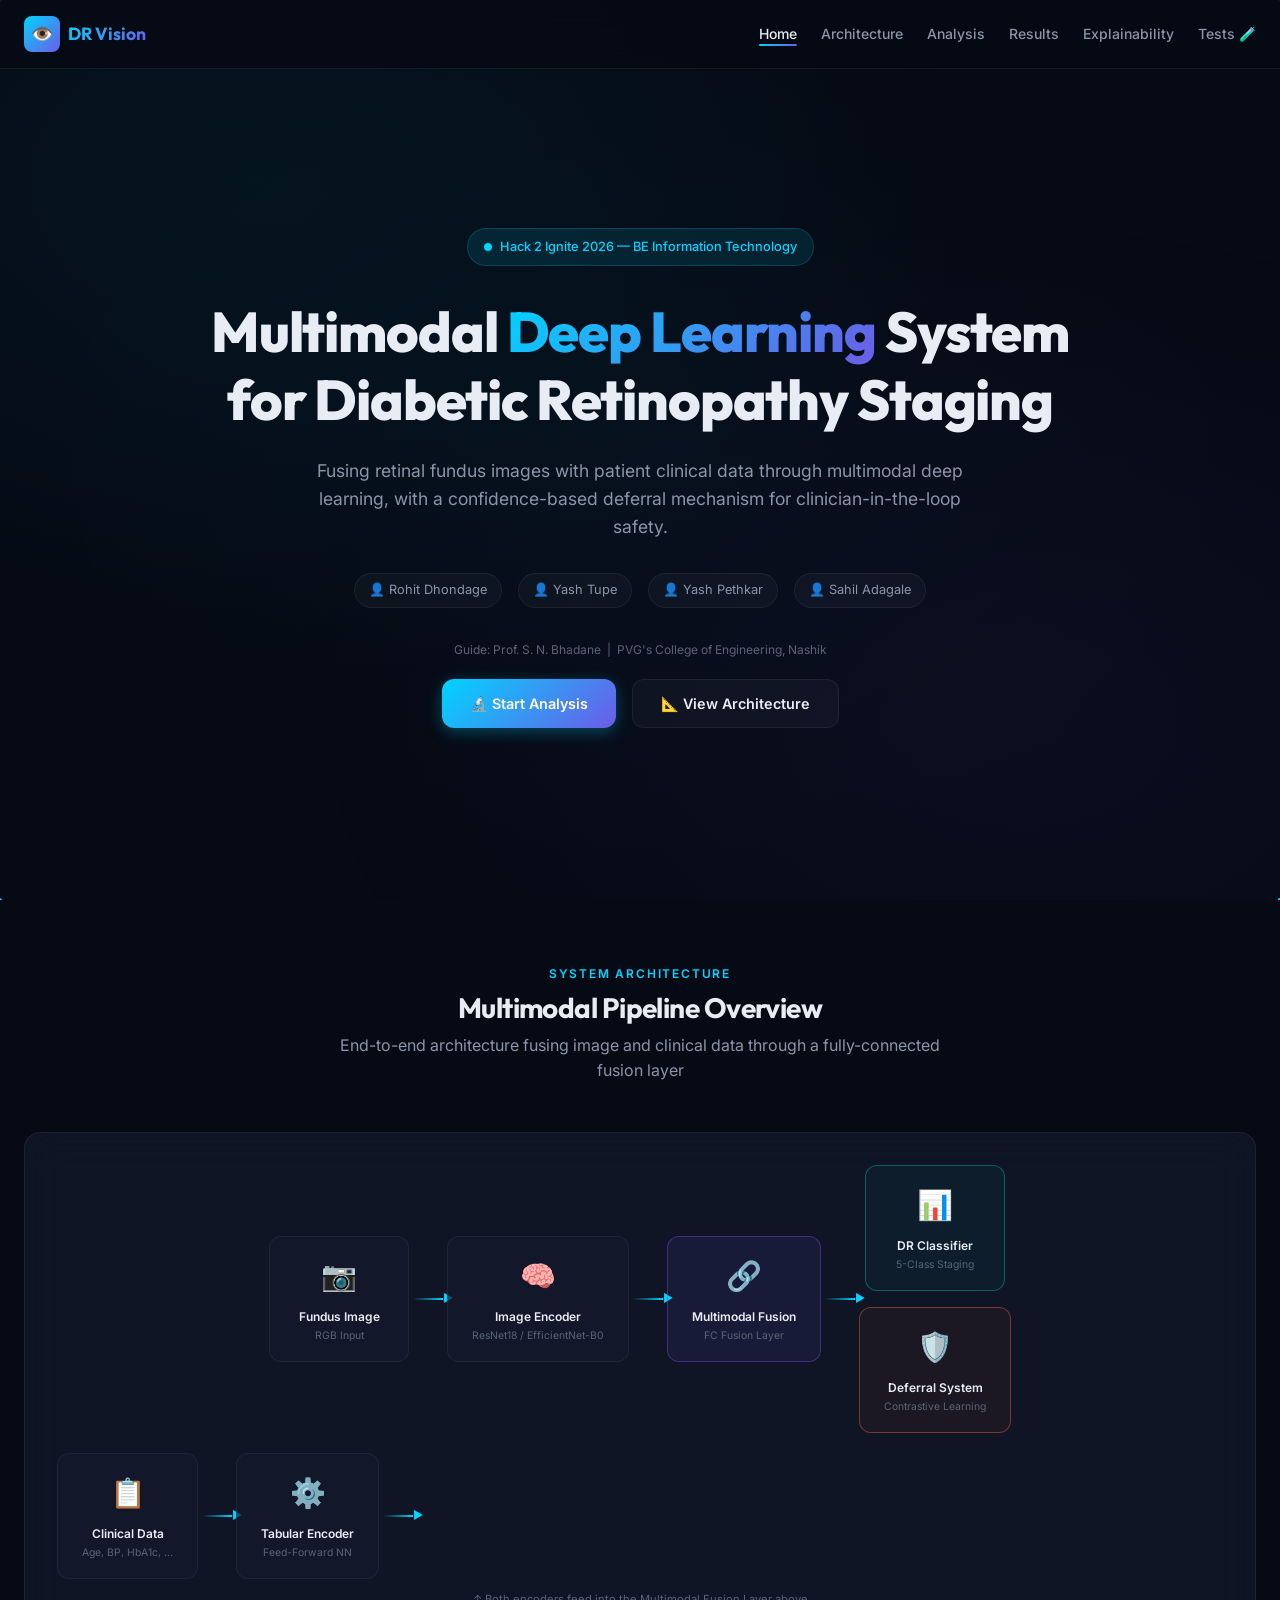
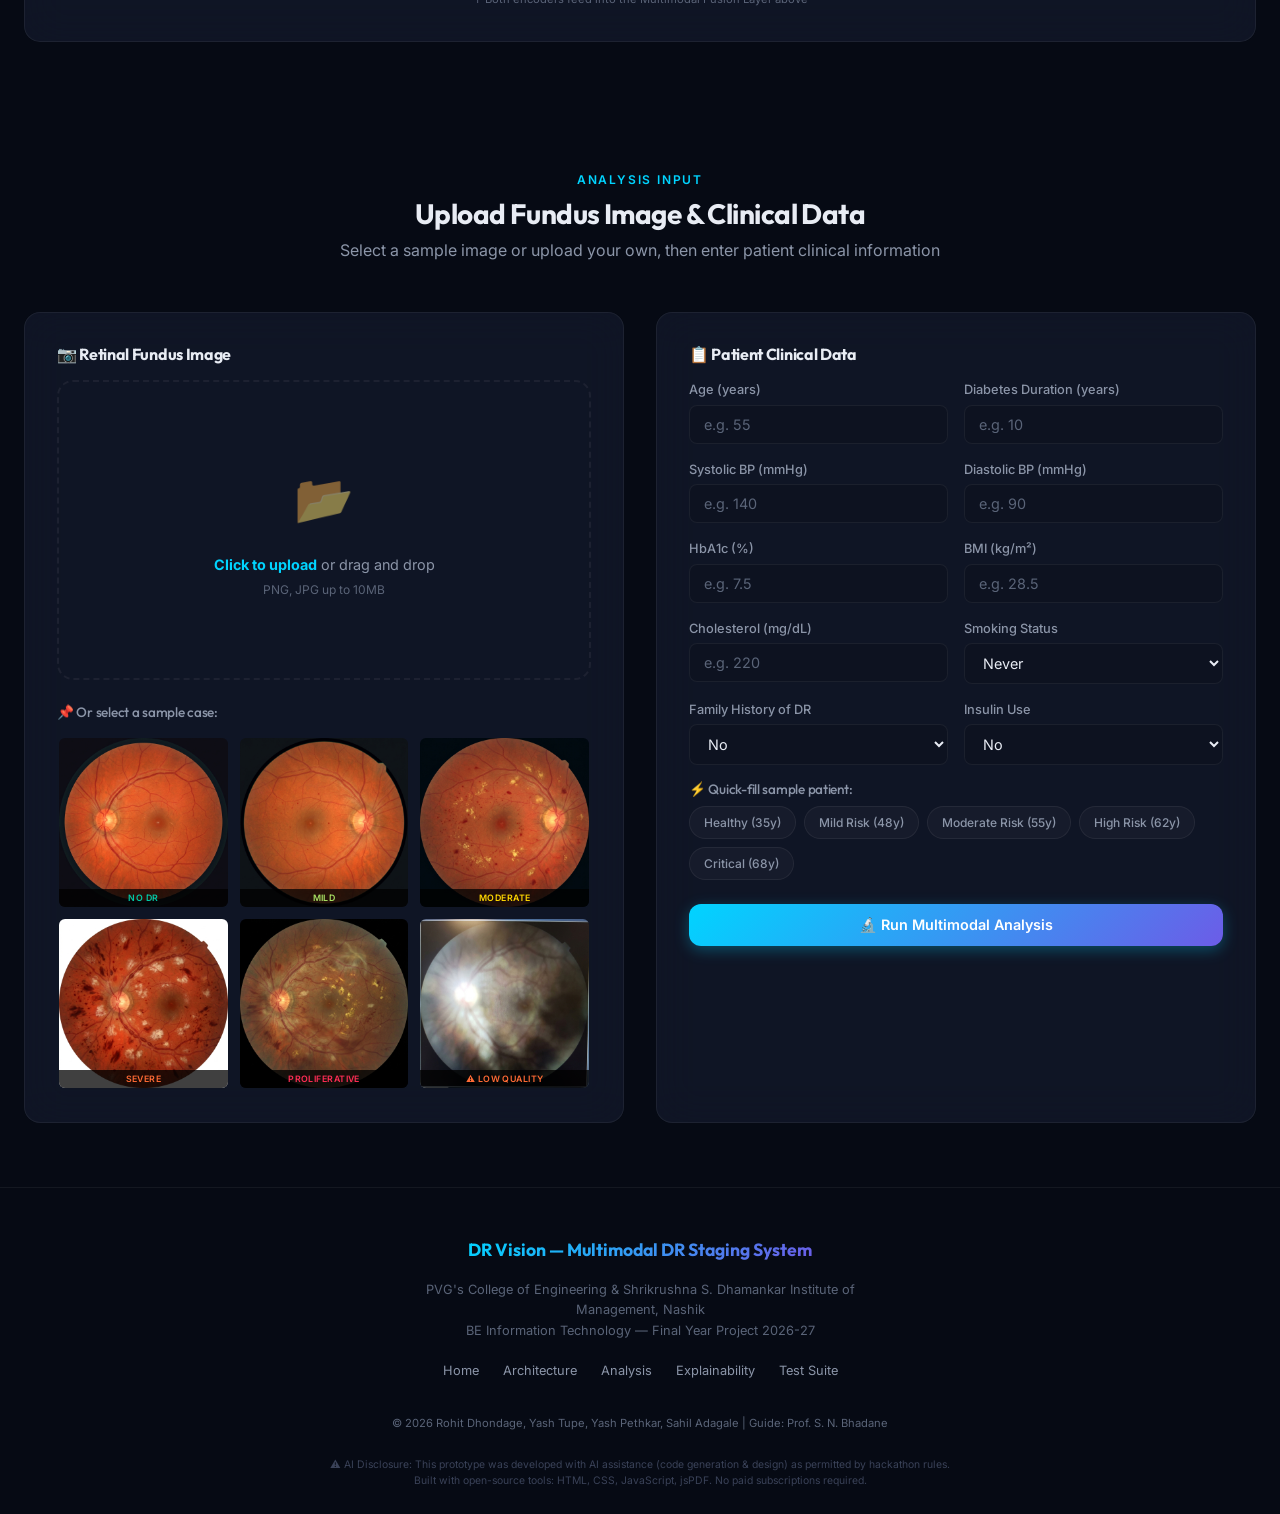
==== commit 3f96b1c0: "test: add automated browser test runner and unit test suite for simulator and explainability" ====
--- a/index.html
+++ b/index.html
@@ -23,6 +23,7 @@
         <li><a href="#analysis">Analysis</a></li>
         <li><a href="#results-section">Results</a></li>
         <li><a href="#explainability">Explainability</a></li>
+        <li><a href="tests/test-runner.html" target="_blank" title="Run Automated Unit Tests">Tests 🧪</a></li>
       </ul>
     </div>
   </nav>
@@ -491,6 +492,7 @@
           <li><a href="#architecture">Architecture</a></li>
           <li><a href="#analysis">Analysis</a></li>
           <li><a href="#explainability">Explainability</a></li>
+          <li><a href="tests/test-runner.html" target="_blank">Test Suite</a></li>
         </ul>
         <p class="footer-copy">
           © 2026 Rohit Dhondage, Yash Tupe, Yash Pethkar, Sahil Adagale | Guide: Prof. S. N. Bhadane
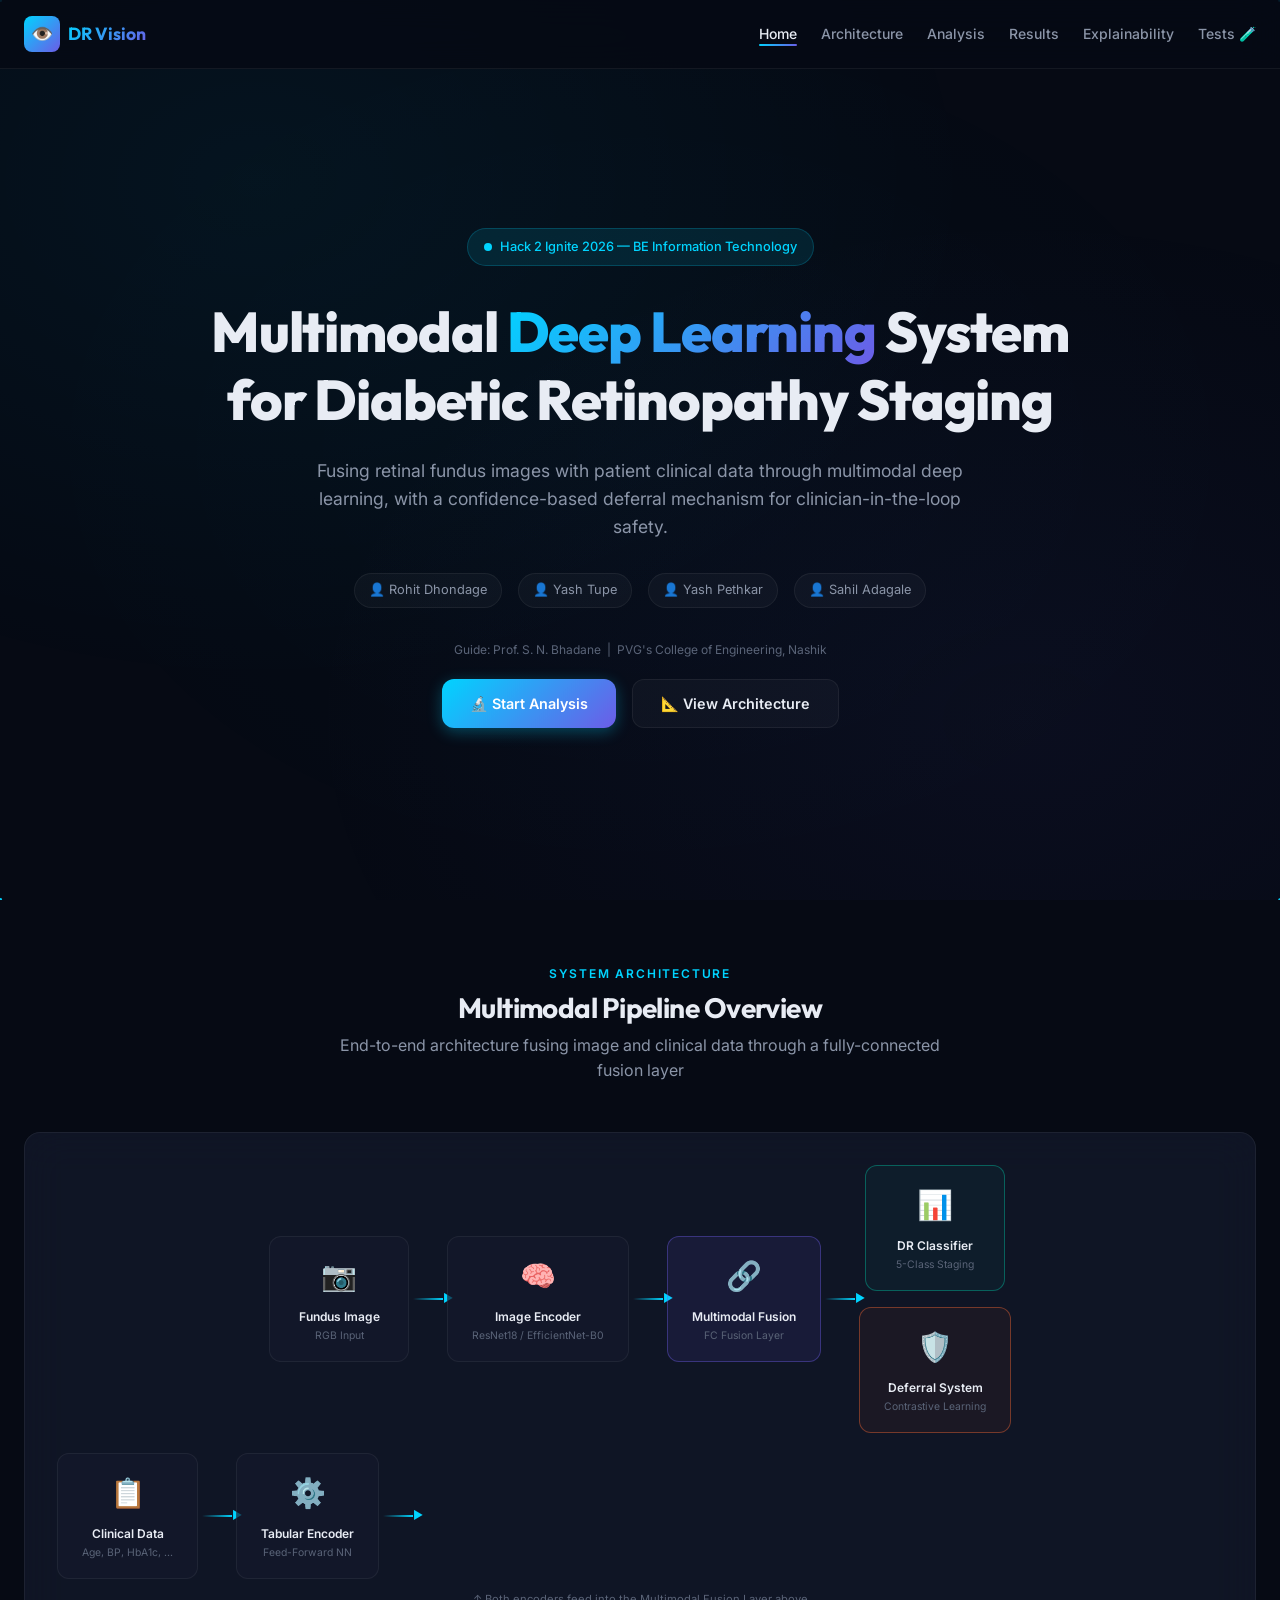
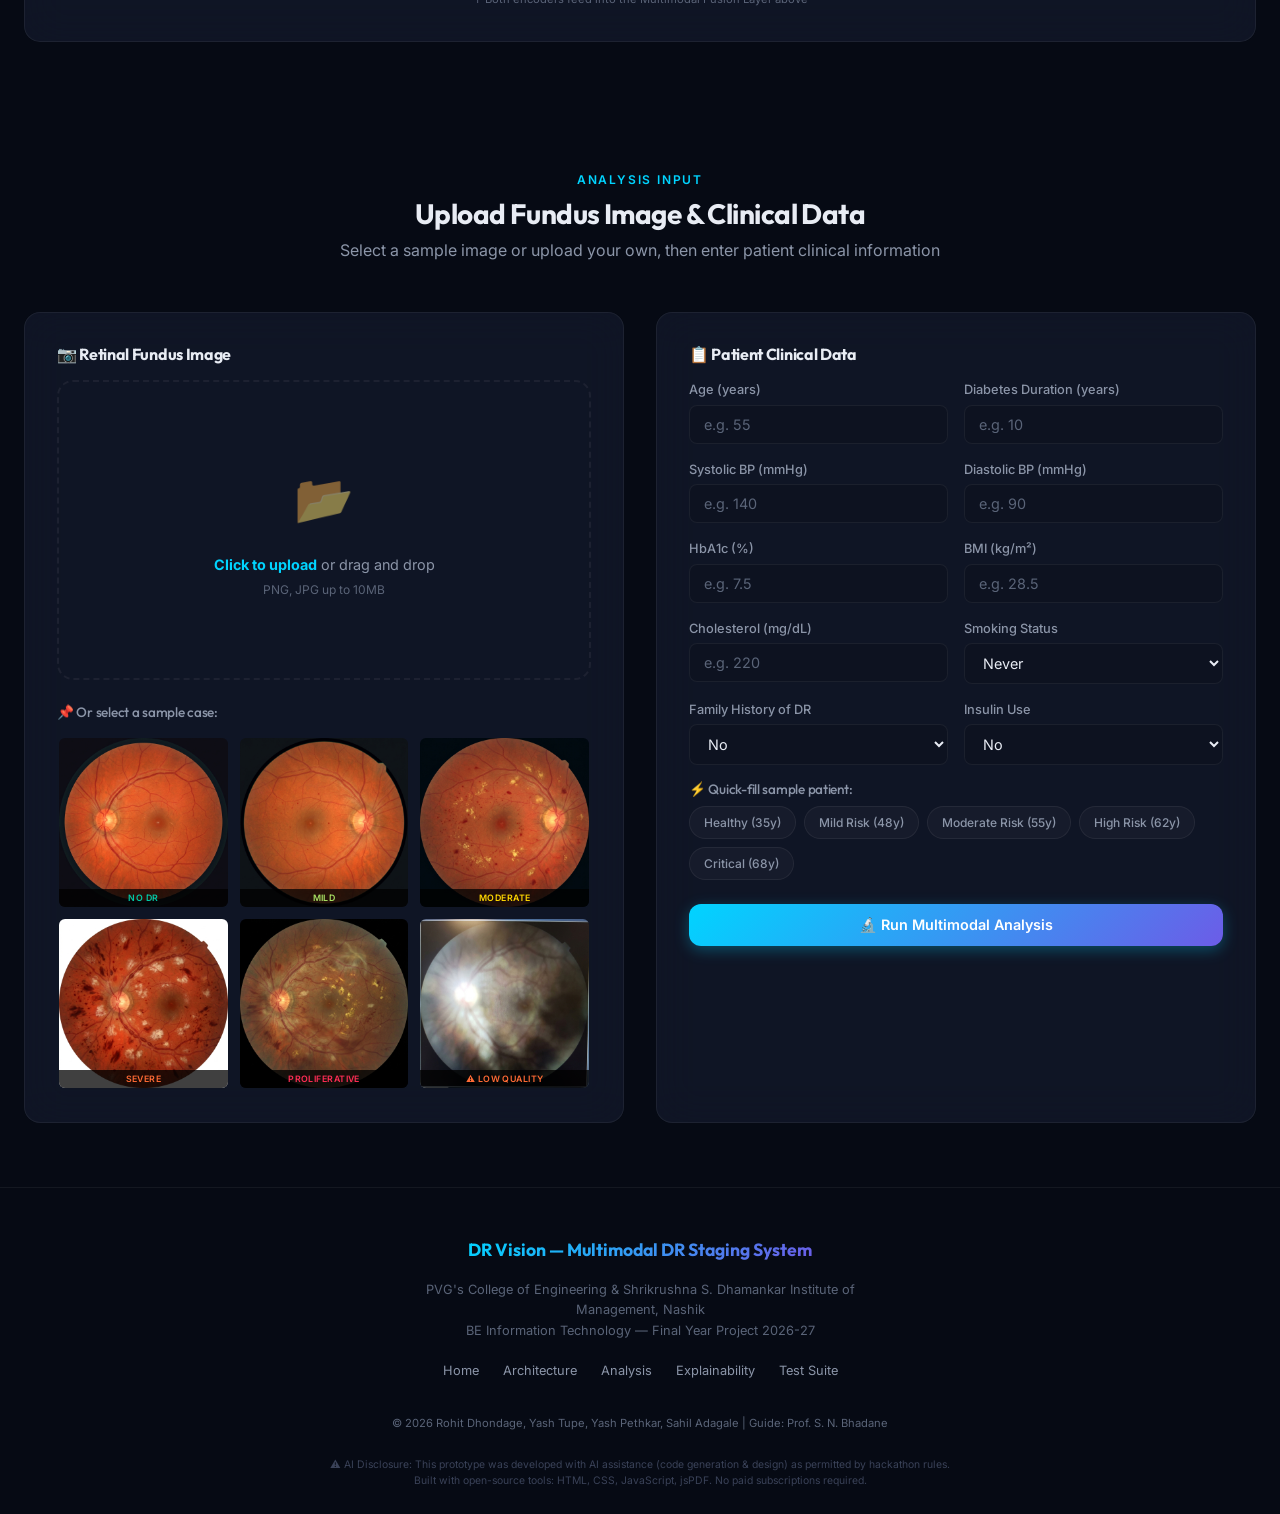
==== commit 17a297c6: "feat(pwa): add web app manifest and service worker for offline screening" ====
--- a/index.html
+++ b/index.html
@@ -7,6 +7,10 @@
   <title>DR Vision — Multimodal Diabetic Retinopathy Staging System</title>
   <link rel="stylesheet" href="css/styles.css">
   <link rel="icon" href="data:image/svg+xml,<svg xmlns='http://www.w3.org/2000/svg' viewBox='0 0 100 100'><text y='.9em' font-size='90'>👁️</text></svg>">
+  <link rel="manifest" href="manifest.json">
+  <meta name="theme-color" content="#6c5ce7">
+  <meta name="apple-mobile-web-app-capable" content="yes">
+  <meta name="apple-mobile-web-app-status-bar-style" content="black-translucent">
 </head>
 <body>
 
@@ -511,5 +515,14 @@
   <script src="js/shap.js"></script>
   <script src="js/report.js"></script>
   <script src="js/app.js"></script>
+  <script>
+    if ('serviceWorker' in navigator && window.location.protocol.startsWith('http')) {
+      window.addEventListener('load', () => {
+        navigator.serviceWorker.register('./sw.js')
+          .then((reg) => console.log('[PWA] Service Worker registered with scope:', reg.scope))
+          .catch((err) => console.log('[PWA] Service Worker registration skipped:', err.message));
+      });
+    }
+  </script>
 </body>
 </html>
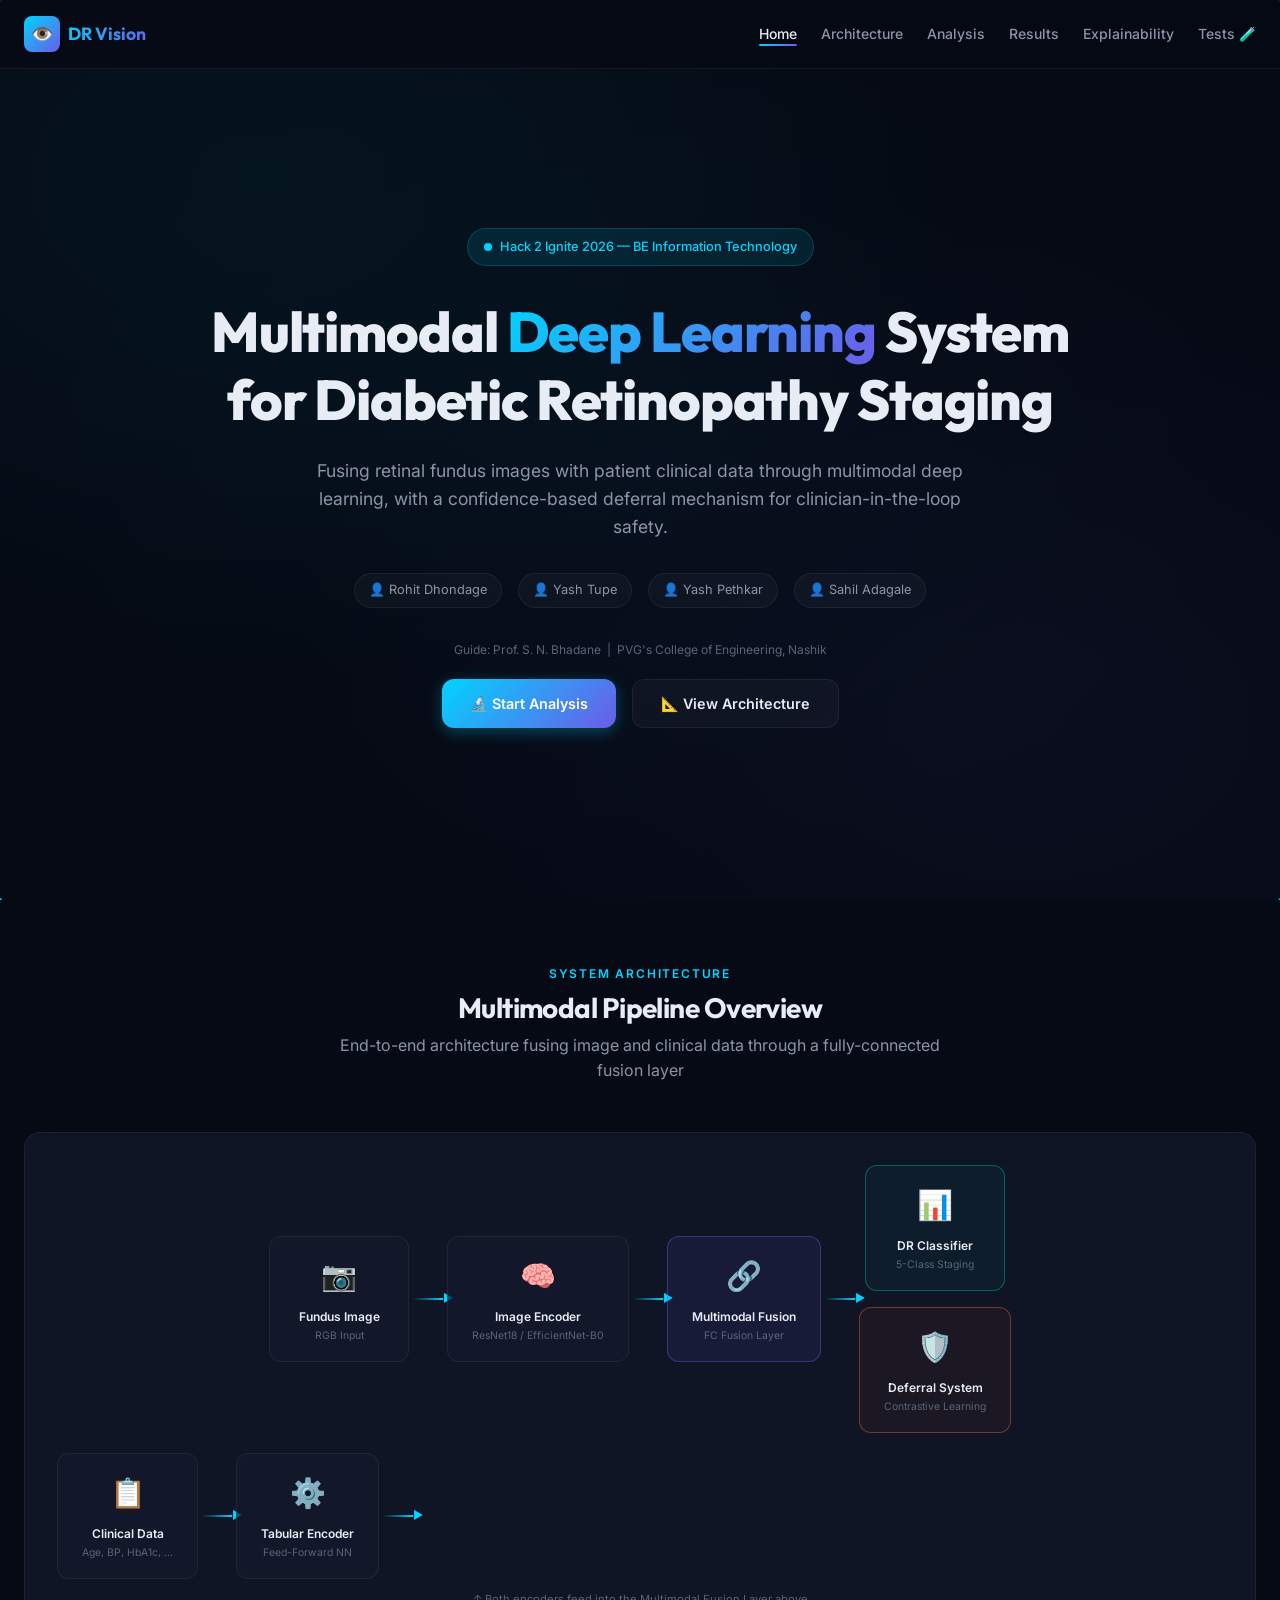
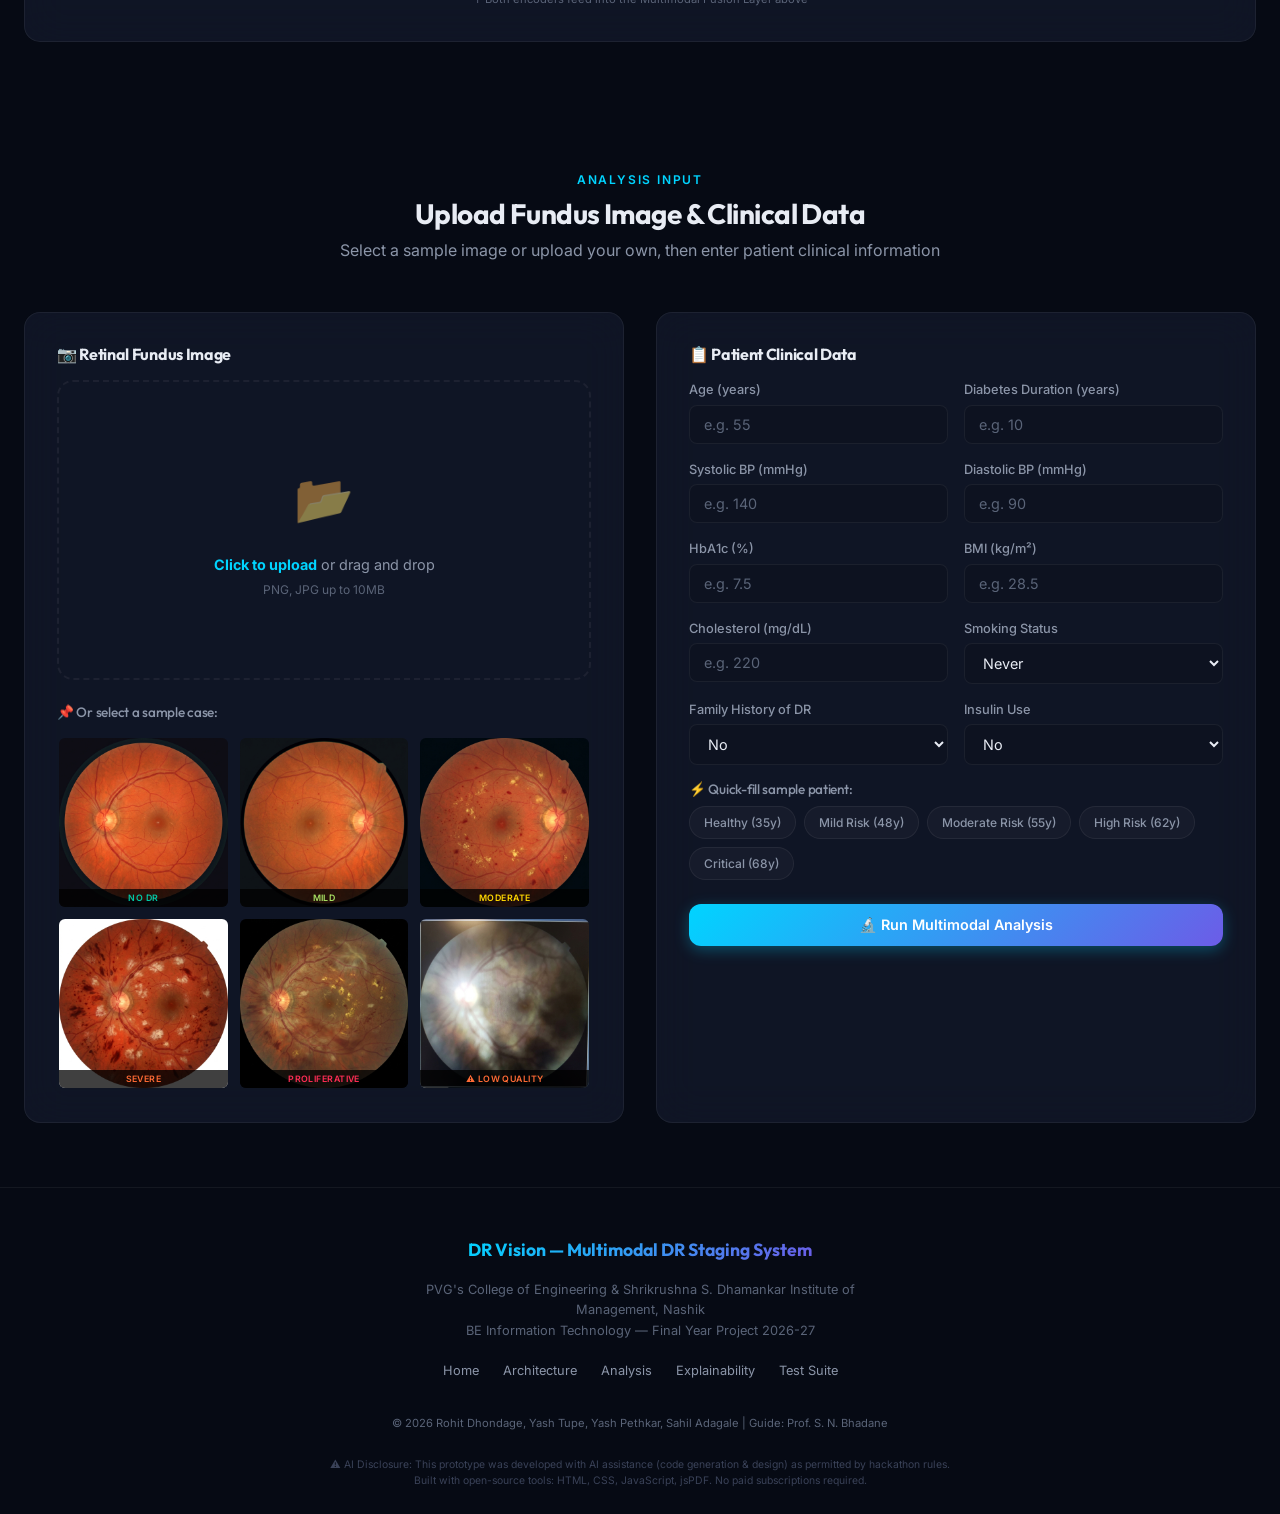
==== commit 3392f15a: "feat(export): add clinical data export in structured JSON and CSV formats" ====
--- a/index.html
+++ b/index.html
@@ -470,13 +470,21 @@
         </div>
       </div>
 
-      <!-- Report Download -->
+      <!-- Report Download & Data Export -->
       <div class="text-center" style="margin-top: 48px;">
-        <button class="btn btn-primary" id="download-report-btn" style="font-size: 1rem; padding: 16px 40px;">
-          📄 Download Clinical Report (PDF)
-        </button>
-        <p style="font-size: 0.7rem; color: #5a6478; margin-top: 12px;">
-          Generates a comprehensive PDF including diagnosis, probabilities, SHAP values, and deferral status
+        <div style="display: flex; flex-wrap: wrap; justify-content: center; gap: 16px; margin-bottom: 12px;">
+          <button class="btn btn-primary" id="download-report-btn" style="font-size: 1rem; padding: 14px 28px;">
+            📄 Download Clinical Report (PDF)
+          </button>
+          <button class="btn btn-secondary" id="export-json-btn" style="font-size: 1rem; padding: 14px 28px;">
+            💾 Export Record (JSON)
+          </button>
+          <button class="btn btn-secondary" id="export-csv-btn" style="font-size: 1rem; padding: 14px 28px;">
+            📊 Export Dataset (CSV)
+          </button>
+        </div>
+        <p style="font-size: 0.7rem; color: #5a6478;">
+          Generates comprehensive diagnostic reports, raw telemetry JSON, and tabular clinical CSV records
         </p>
       </div>
     </div>
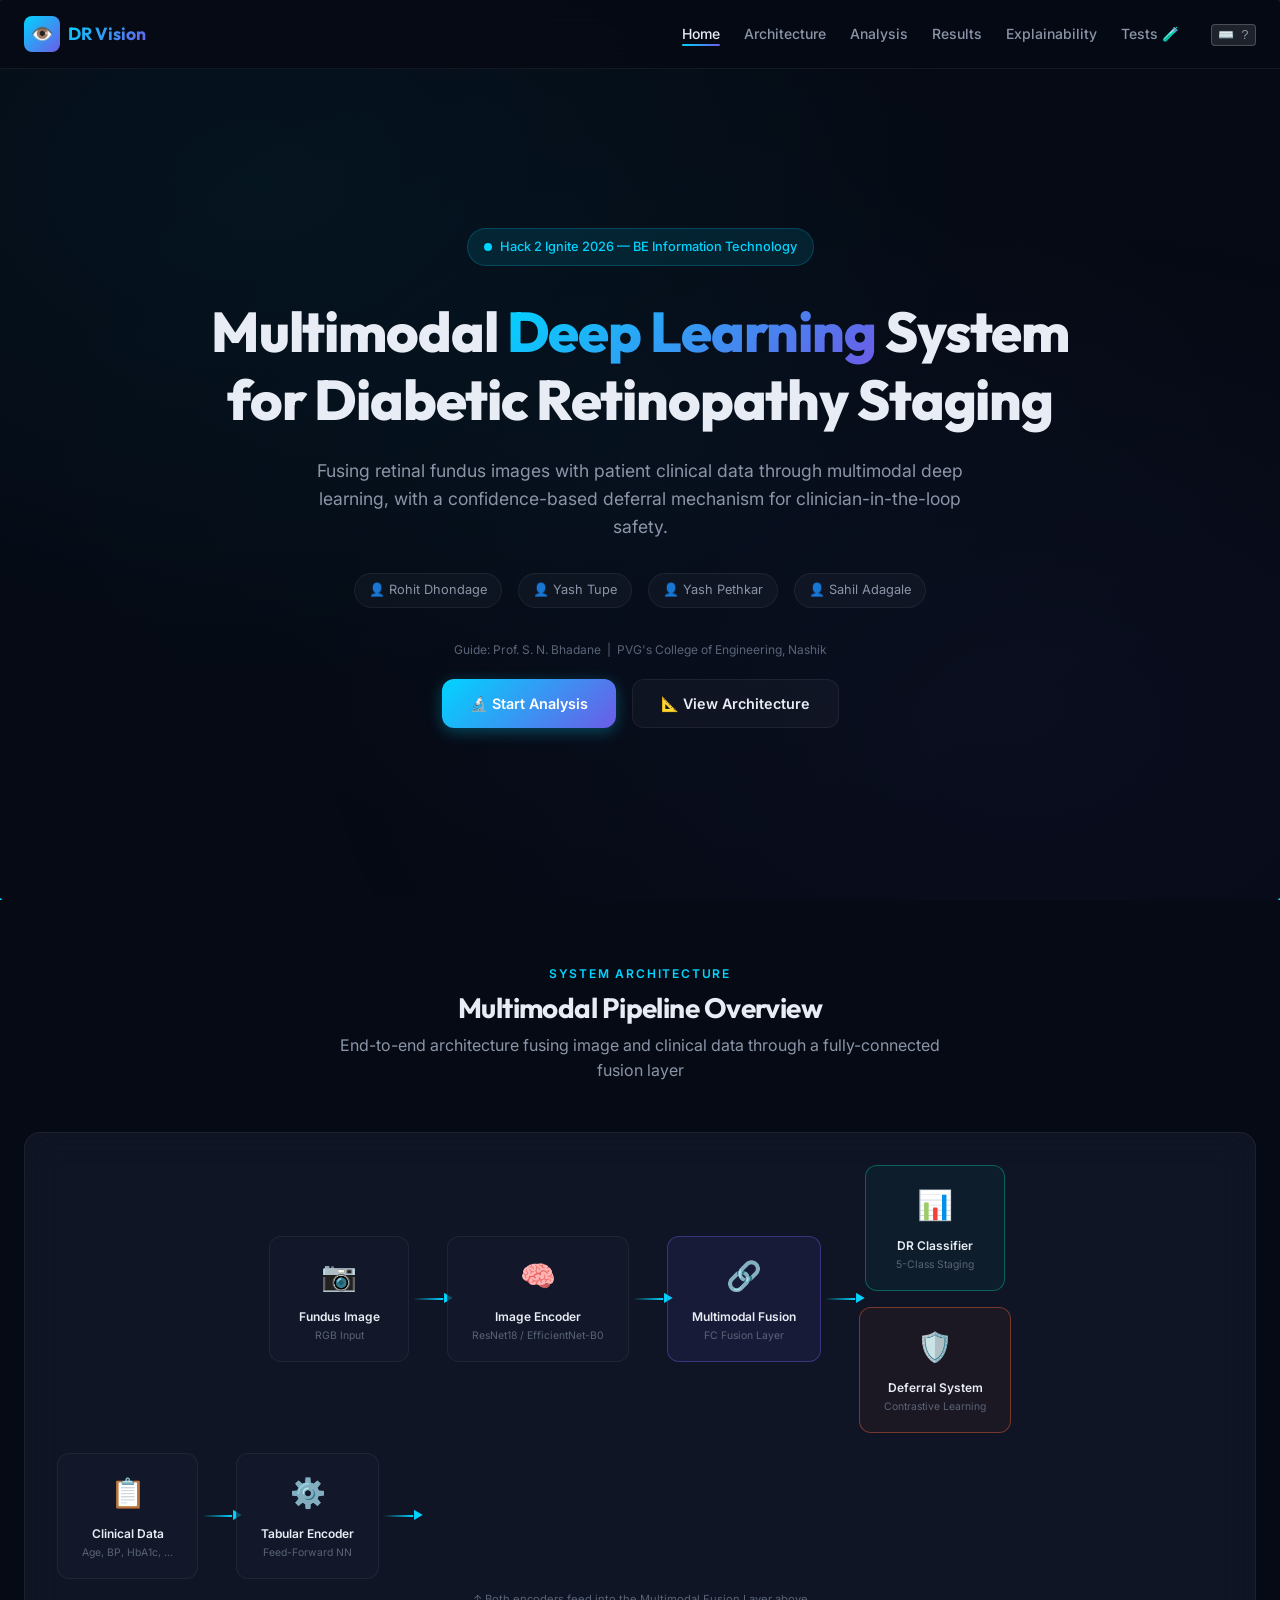
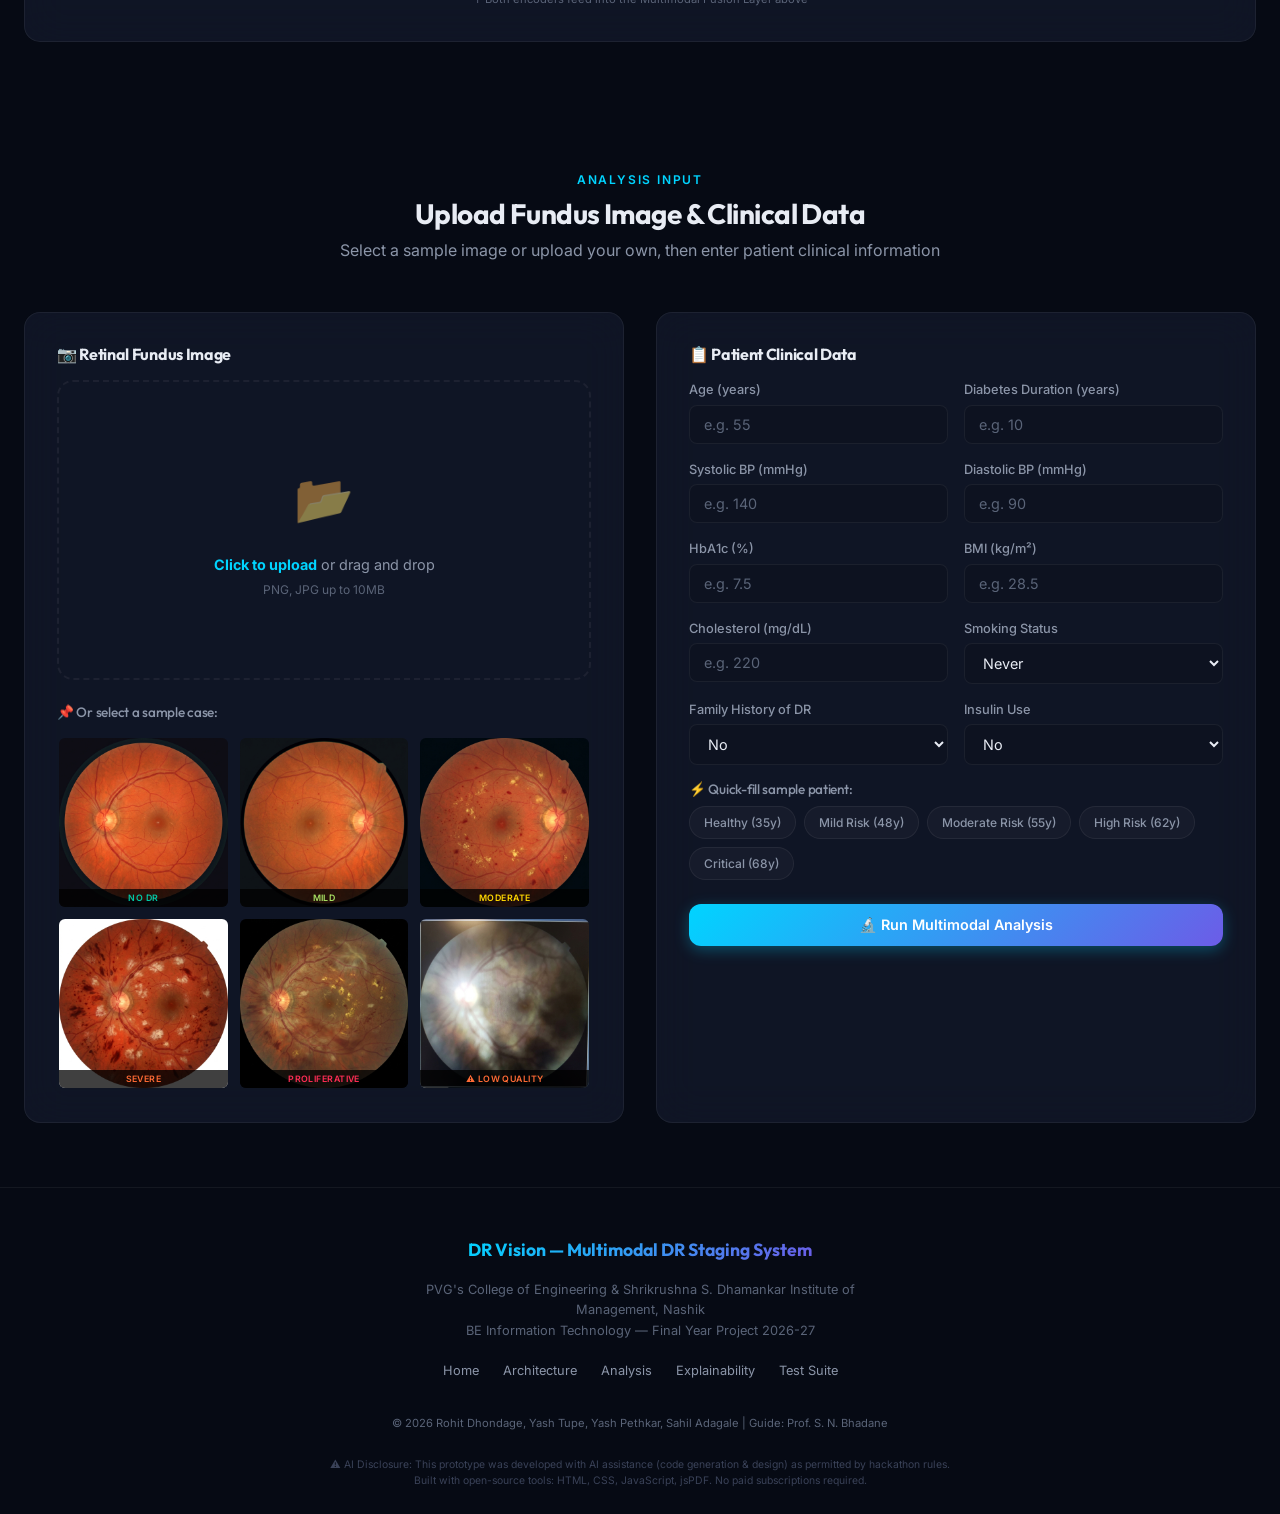
==== commit 094b9112: "feat(a11y): add keyboard shortcuts, accessible toast notifications, and ARIA live regions" ====
--- a/index.html
+++ b/index.html
@@ -28,6 +28,7 @@
         <li><a href="#results-section">Results</a></li>
         <li><a href="#explainability">Explainability</a></li>
         <li><a href="tests/test-runner.html" target="_blank" title="Run Automated Unit Tests">Tests 🧪</a></li>
+        <li><button id="nav-shortcuts-btn" class="kbd" style="cursor: pointer; margin-left: 8px; font-size: 0.8rem;" title="Keyboard Shortcuts">⌨️ ?</button></li>
       </ul>
     </div>
   </nav>
@@ -517,6 +518,41 @@
     </div>
   </footer>
 
+  <!-- Toast Notification Container -->
+  <div class="toast-container" id="toast-container" role="status" aria-live="polite"></div>
+
+  <!-- Keyboard Shortcuts Modal -->
+  <div class="a11y-modal-overlay" id="shortcuts-modal" role="dialog" aria-modal="true" aria-labelledby="shortcuts-title">
+    <div class="a11y-modal">
+      <div style="display: flex; justify-content: space-between; align-items: center; margin-bottom: 20px;">
+        <h3 id="shortcuts-title" style="margin: 0; font-size: 1.2rem;">⌨️ Keyboard Shortcuts</h3>
+        <button id="close-shortcuts-btn" style="background: none; border: none; color: #8b95a8; font-size: 1.4rem; cursor: pointer;">&times;</button>
+      </div>
+      <div style="display: flex; flex-direction: column; gap: 14px; font-size: 0.9rem;">
+        <div style="display: flex; justify-content: space-between; align-items: center;">
+          <span>Run Multimodal Analysis</span>
+          <span><kbd class="kbd">Ctrl</kbd> + <kbd class="kbd">Enter</kbd></span>
+        </div>
+        <div style="display: flex; justify-content: space-between; align-items: center;">
+          <span>Download PDF Report</span>
+          <span><kbd class="kbd">Ctrl</kbd> + <kbd class="kbd">Shift</kbd> + <kbd class="kbd">D</kbd></span>
+        </div>
+        <div style="display: flex; justify-content: space-between; align-items: center;">
+          <span>Toggle Multimodal / Image-Only</span>
+          <span><kbd class="kbd">Alt</kbd> + <kbd class="kbd">M</kbd></span>
+        </div>
+        <div style="display: flex; justify-content: space-between; align-items: center;">
+          <span>Show / Hide Shortcuts</span>
+          <span><kbd class="kbd">?</kbd></span>
+        </div>
+        <div style="display: flex; justify-content: space-between; align-items: center;">
+          <span>Close Modal / Dismiss</span>
+          <span><kbd class="kbd">Esc</kbd></span>
+        </div>
+      </div>
+    </div>
+  </div>
+
   <!-- Scripts -->
   <script src="js/simulator.js"></script>
   <script src="js/gradcam.js"></script>
--- a/css/styles.css
+++ b/css/styles.css
@@ -1698,4 +1698,112 @@
   100% {
     background-position: -200% 0;
   }
+}
+
+/* Toast Notifications */
+.toast-container {
+  position: fixed;
+  bottom: 24px;
+  right: 24px;
+  z-index: 9999;
+  display: flex;
+  flex-direction: column;
+  gap: 10px;
+  pointer-events: none;
+}
+
+.toast {
+  pointer-events: auto;
+  min-width: 280px;
+  max-width: 420px;
+  padding: 14px 20px;
+  background: rgba(18, 24, 38, 0.95);
+  backdrop-filter: blur(16px);
+  -webkit-backdrop-filter: blur(16px);
+  border: 1px solid rgba(255, 255, 255, 0.12);
+  border-radius: var(--radius-md);
+  box-shadow: 0 10px 30px rgba(0, 0, 0, 0.5);
+  color: #fff;
+  display: flex;
+  align-items: center;
+  gap: 12px;
+  transform: translateY(20px);
+  opacity: 0;
+  transition: all 0.3s cubic-bezier(0.16, 1, 0.3, 1);
+}
+
+.toast.show {
+  transform: translateY(0);
+  opacity: 1;
+}
+
+.toast-icon {
+  font-size: 1.25rem;
+  flex-shrink: 0;
+}
+
+.toast-message {
+  font-size: 0.88rem;
+  line-height: 1.4;
+  color: var(--text-primary);
+}
+
+.toast-info { border-left: 4px solid var(--accent-primary); }
+.toast-success { border-left: 4px solid #00c9a7; }
+.toast-warning { border-left: 4px solid #ffd700; }
+.toast-error { border-left: 4px solid #ff2d55; }
+
+/* Keyboard Shortcut Badge */
+.kbd {
+  display: inline-block;
+  padding: 2px 6px;
+  font-size: 0.72rem;
+  font-family: monospace;
+  background: rgba(255, 255, 255, 0.1);
+  border: 1px solid rgba(255, 255, 255, 0.2);
+  border-radius: 4px;
+  color: var(--text-secondary);
+  box-shadow: 0 1px 0 rgba(0, 0, 0, 0.2);
+}
+
+/* Accessibility Focus Ring */
+:focus-visible {
+  outline: 2px solid var(--accent-primary);
+  outline-offset: 3px;
+}
+
+/* Accessible Modal */
+.a11y-modal-overlay {
+  position: fixed;
+  inset: 0;
+  background: rgba(5, 8, 15, 0.75);
+  backdrop-filter: blur(8px);
+  z-index: 10000;
+  display: flex;
+  align-items: center;
+  justify-content: center;
+  opacity: 0;
+  visibility: hidden;
+  transition: all 0.25s ease;
+}
+
+.a11y-modal-overlay.open {
+  opacity: 1;
+  visibility: visible;
+}
+
+.a11y-modal {
+  background: var(--bg-card);
+  border: 1px solid rgba(255, 255, 255, 0.12);
+  border-radius: var(--radius-lg);
+  padding: 28px;
+  max-width: 480px;
+  width: 90%;
+  box-shadow: 0 20px 50px rgba(0, 0, 0, 0.6);
+  transform: scale(0.95);
+  transition: transform 0.25s ease;
+}
+
+.a11y-modal-overlay.open .a11y-modal {
+  transform: scale(1);
 }
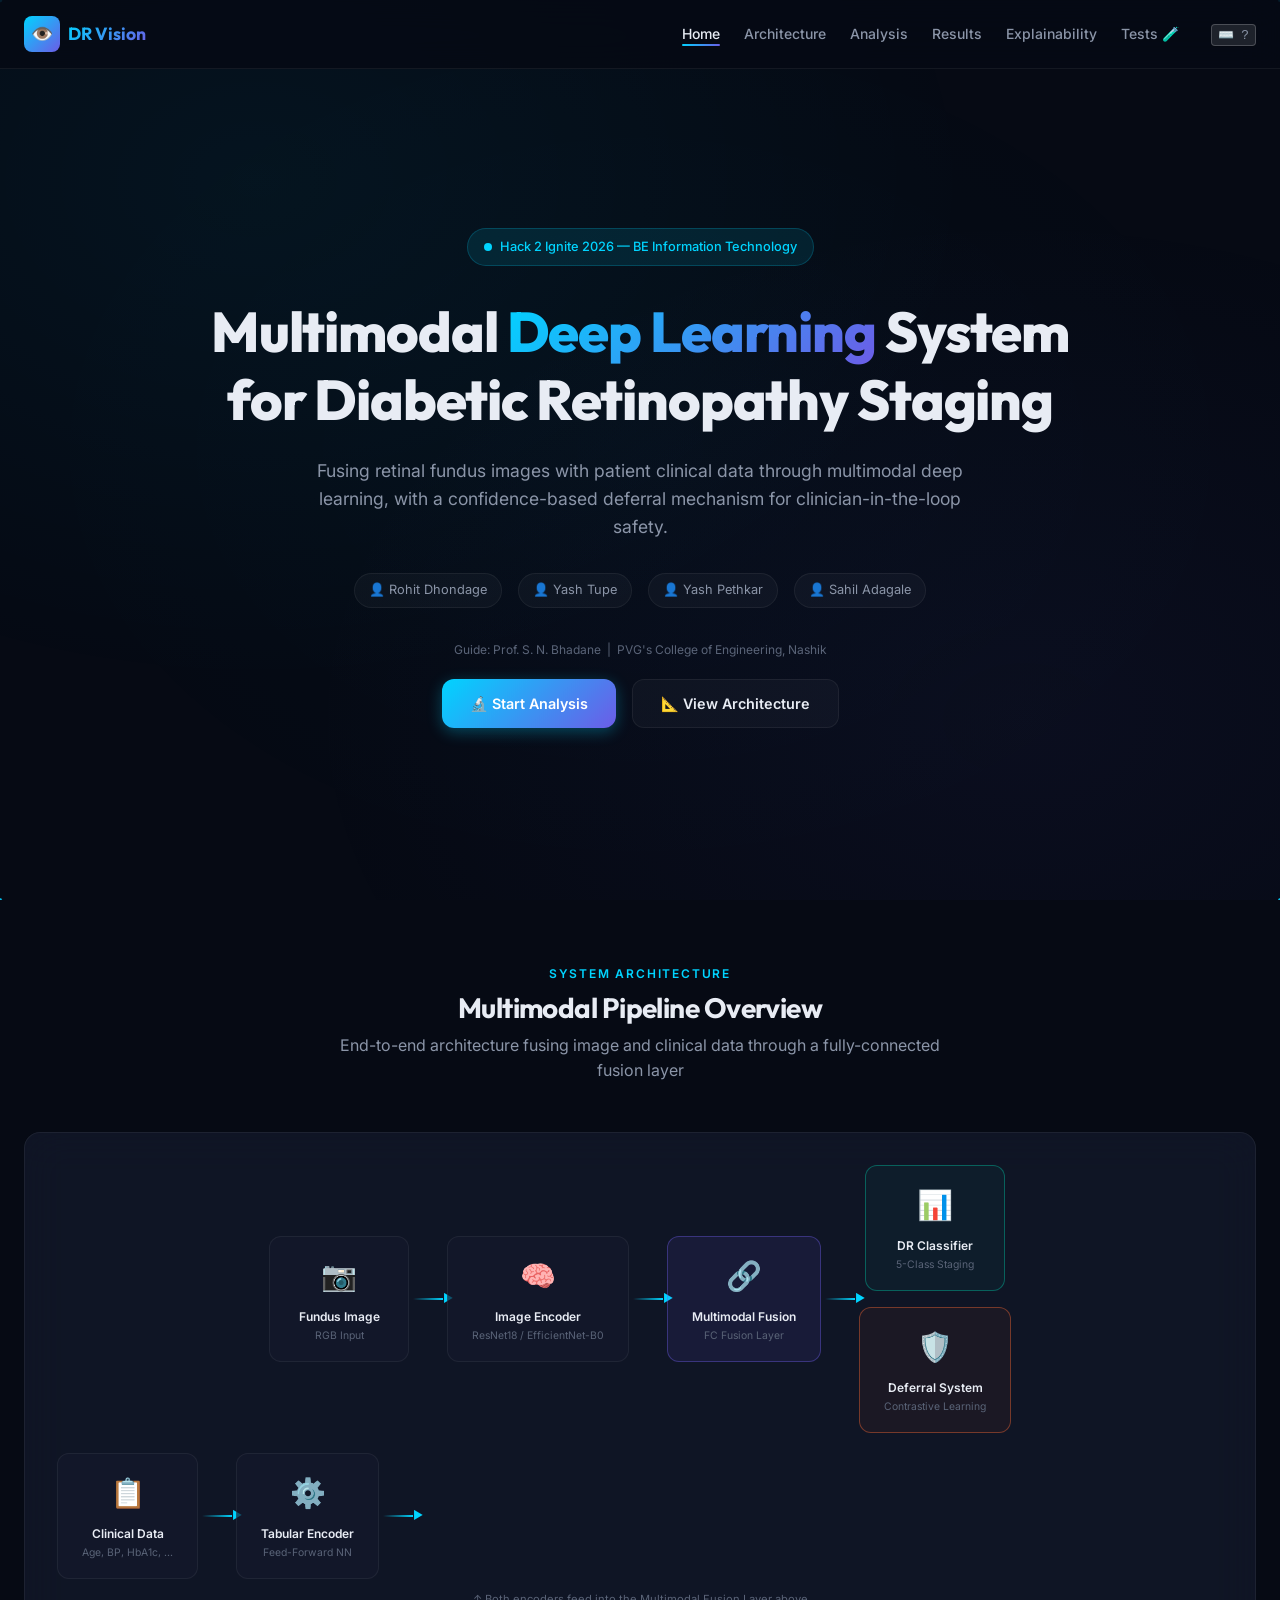
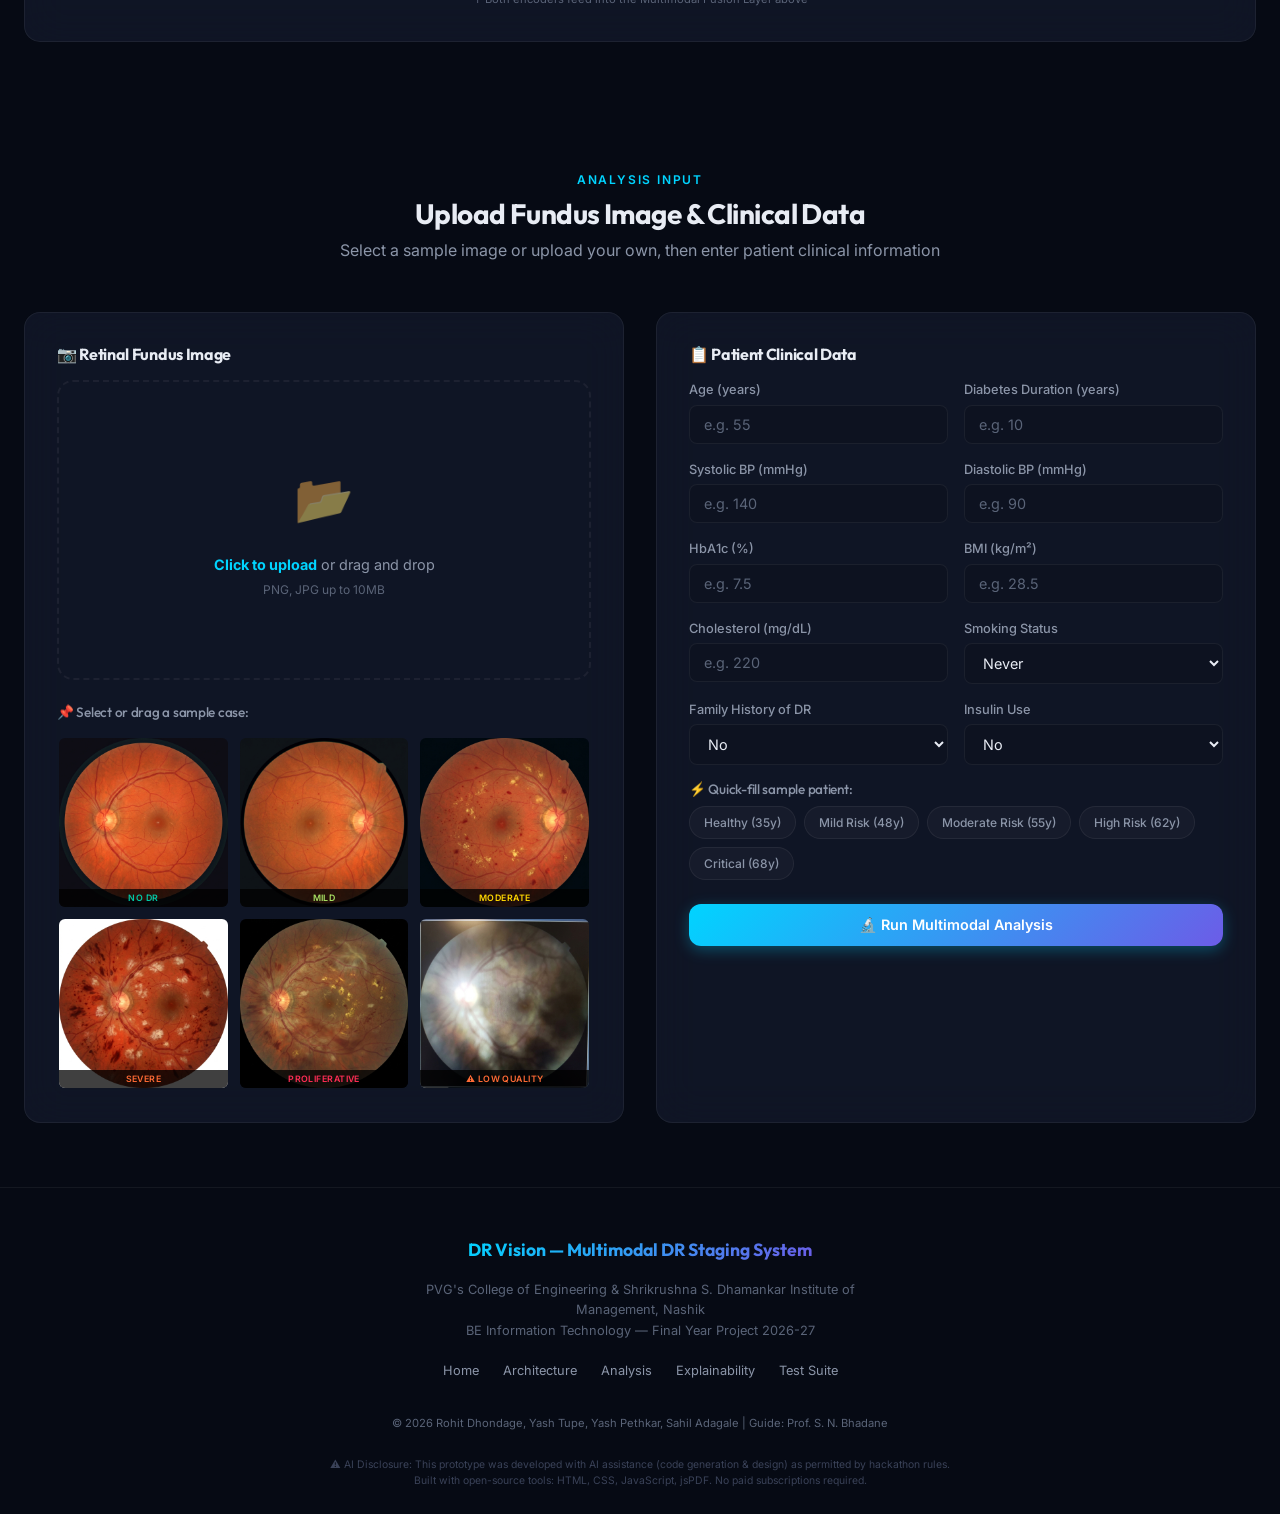
==== commit 17d13e1e: "fix(upload): enable drag and drop for sample gallery case images" ====
--- a/index.html
+++ b/index.html
@@ -178,30 +178,30 @@
           </div>
 
           <div class="sample-gallery">
-            <h4>📌 Or select a sample case:</h4>
+            <h4>📌 Select or drag a sample case:</h4>
             <div class="sample-images">
-              <div class="sample-thumb" data-key="no_dr">
-                <img src="assets/images/fundus_no_dr.jpg" alt="No DR">
+              <div class="sample-thumb" data-key="no_dr" draggable="true" title="Click or drag to upload zone">
+                <img src="assets/images/fundus_no_dr.jpg" alt="No DR" draggable="true">
                 <div class="thumb-label" style="color: #00c9a7;">No DR</div>
               </div>
-              <div class="sample-thumb" data-key="mild_dr">
-                <img src="assets/images/fundus_mild_dr.jpg" alt="Mild DR">
+              <div class="sample-thumb" data-key="mild_dr" draggable="true" title="Click or drag to upload zone">
+                <img src="assets/images/fundus_mild_dr.jpg" alt="Mild DR" draggable="true">
                 <div class="thumb-label" style="color: #a8e063;">Mild</div>
               </div>
-              <div class="sample-thumb" data-key="moderate_dr">
-                <img src="assets/images/fundus_moderate_dr.jpg" alt="Moderate DR">
+              <div class="sample-thumb" data-key="moderate_dr" draggable="true" title="Click or drag to upload zone">
+                <img src="assets/images/fundus_moderate_dr.jpg" alt="Moderate DR" draggable="true">
                 <div class="thumb-label" style="color: #ffd700;">Moderate</div>
               </div>
-              <div class="sample-thumb" data-key="severe_dr">
-                <img src="assets/images/fundus_severe_dr.jpg" alt="Severe DR">
+              <div class="sample-thumb" data-key="severe_dr" draggable="true" title="Click or drag to upload zone">
+                <img src="assets/images/fundus_severe_dr.jpg" alt="Severe DR" draggable="true">
                 <div class="thumb-label" style="color: #ff6b35;">Severe</div>
               </div>
-              <div class="sample-thumb" data-key="proliferative_dr">
-                <img src="assets/images/fundus_proliferative_dr.jpg" alt="Proliferative DR">
+              <div class="sample-thumb" data-key="proliferative_dr" draggable="true" title="Click or drag to upload zone">
+                <img src="assets/images/fundus_proliferative_dr.jpg" alt="Proliferative DR" draggable="true">
                 <div class="thumb-label" style="color: #ff2d55;">Proliferative</div>
               </div>
-              <div class="sample-thumb" data-key="low_quality">
-                <img src="assets/images/fundus_low_quality.jpg" alt="Low Quality">
+              <div class="sample-thumb" data-key="low_quality" draggable="true" title="Click or drag to upload zone">
+                <img src="assets/images/fundus_low_quality.jpg" alt="Low Quality" draggable="true">
                 <div class="thumb-label" style="color: #ff6b35;">⚠ Low Quality</div>
               </div>
             </div>
--- a/css/styles.css
+++ b/css/styles.css
@@ -668,9 +668,20 @@
   aspect-ratio: 1;
   border-radius: var(--radius-sm);
   overflow: hidden;
-  cursor: pointer;
+  cursor: grab;
+  user-select: none;
   border: 2px solid transparent;
   transition: all var(--transition-fast);
+}
+
+.sample-thumb:active {
+  cursor: grabbing;
+}
+
+.sample-thumb.dragging {
+  opacity: 0.45;
+  transform: scale(0.95);
+  border-color: var(--accent-primary);
 }
 
 .sample-thumb:hover {
@@ -1806,4 +1817,67 @@
 
 .a11y-modal-overlay.open .a11y-modal {
   transform: scale(1);
+}
+
+/* Micro-interactions & Polish */
+.btn {
+  user-select: none;
+  transition: transform 0.15s ease, box-shadow 0.2s ease, background 0.2s ease, border-color 0.2s ease;
+}
+
+.btn:active {
+  transform: scale(0.97);
+}
+
+.glass-card {
+  transition: border-color 0.3s ease, box-shadow 0.3s ease;
+}
+
+.glass-card:hover {
+  border-color: rgba(255, 255, 255, 0.16);
+}
+
+/* Print Stylesheet */
+@media print {
+  body {
+    background: #ffffff !important;
+    color: #000000 !important;
+    font-size: 11pt;
+  }
+
+  .navbar,
+  .hero-bg-animation,
+  .hero-cta,
+  .upload-area,
+  .btn,
+  .toast-container,
+  .a11y-modal-overlay,
+  #particles-canvas,
+  .preset-buttons,
+  footer {
+    display: none !important;
+  }
+
+  .glass-card {
+    background: #ffffff !important;
+    border: 1px solid #cccccc !important;
+    box-shadow: none !important;
+    color: #000000 !important;
+    break-inside: avoid;
+    margin-bottom: 20px;
+  }
+
+  .gradient-text {
+    -webkit-text-fill-color: initial !important;
+    background: none !important;
+    color: #000000 !important;
+  }
+
+  h1, h2, h3, h4 {
+    color: #000000 !important;
+  }
+
+  .section {
+    padding: 20px 0 !important;
+  }
 }
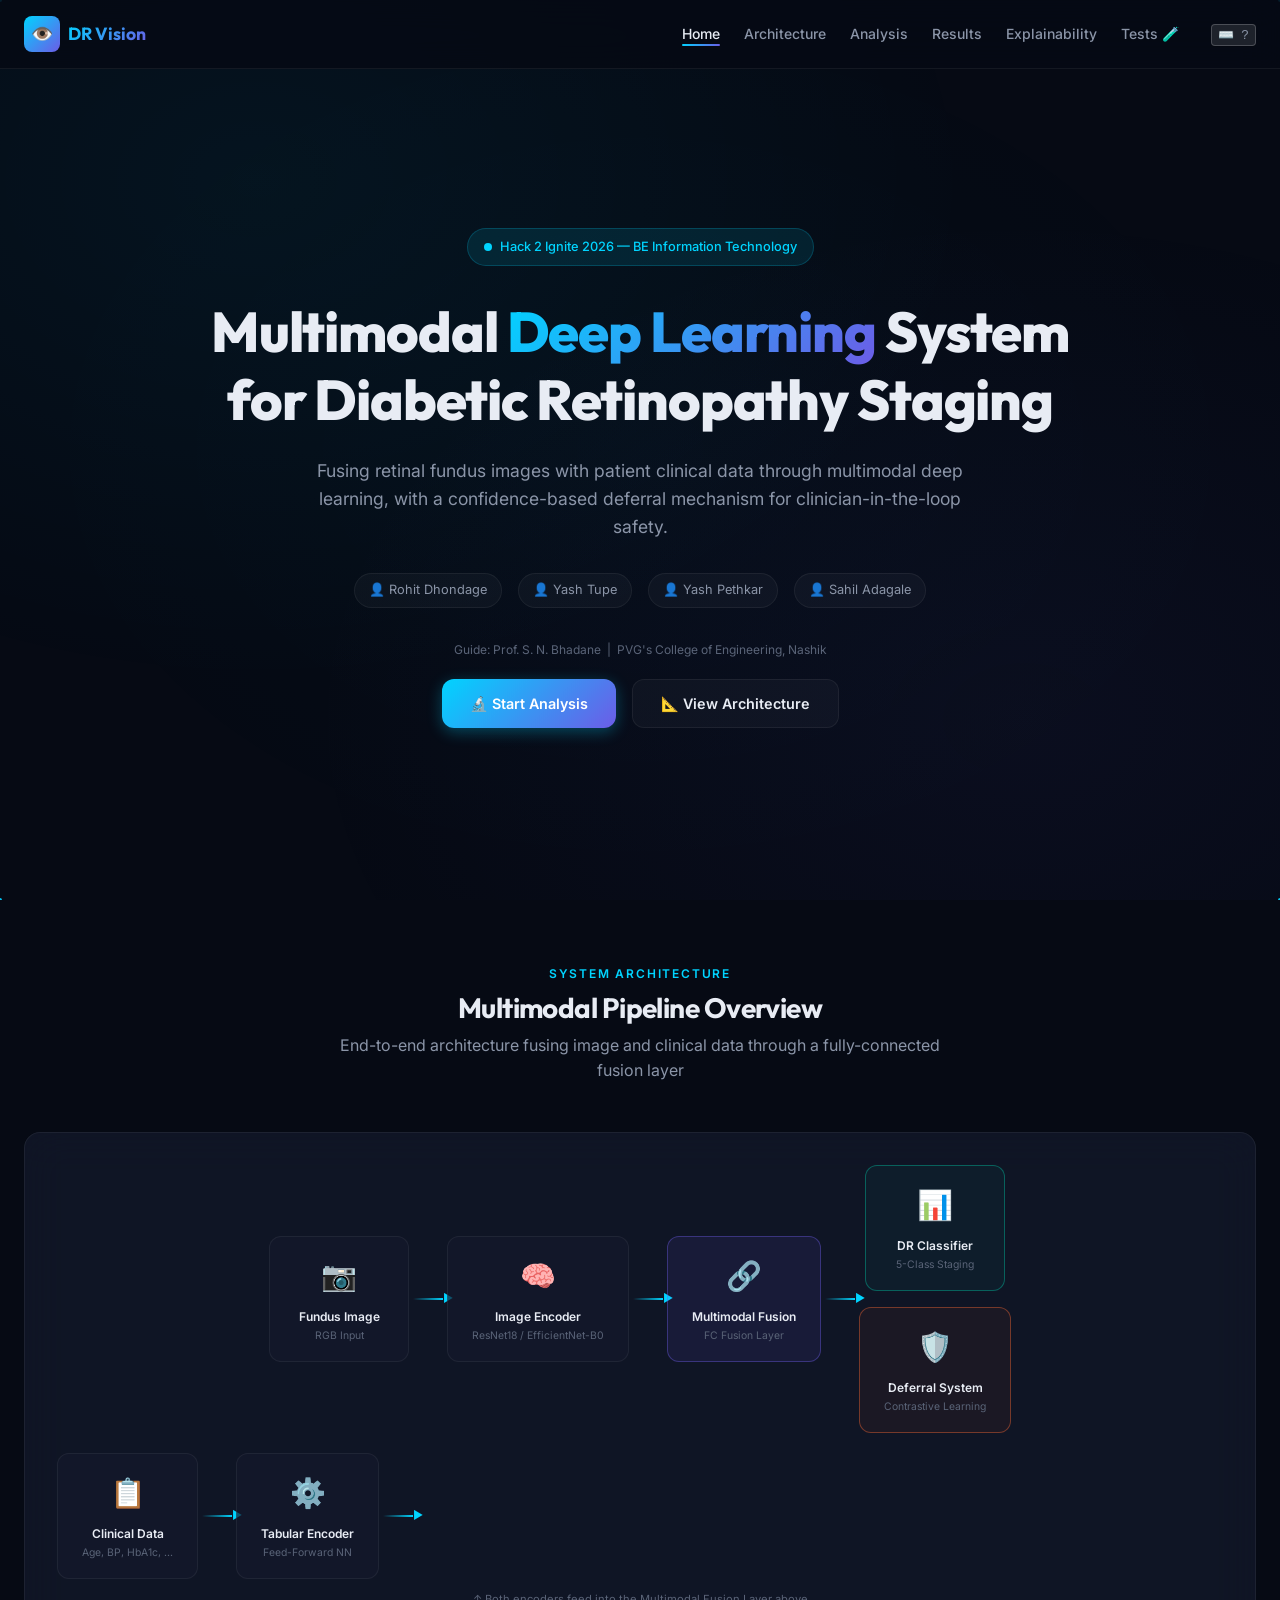
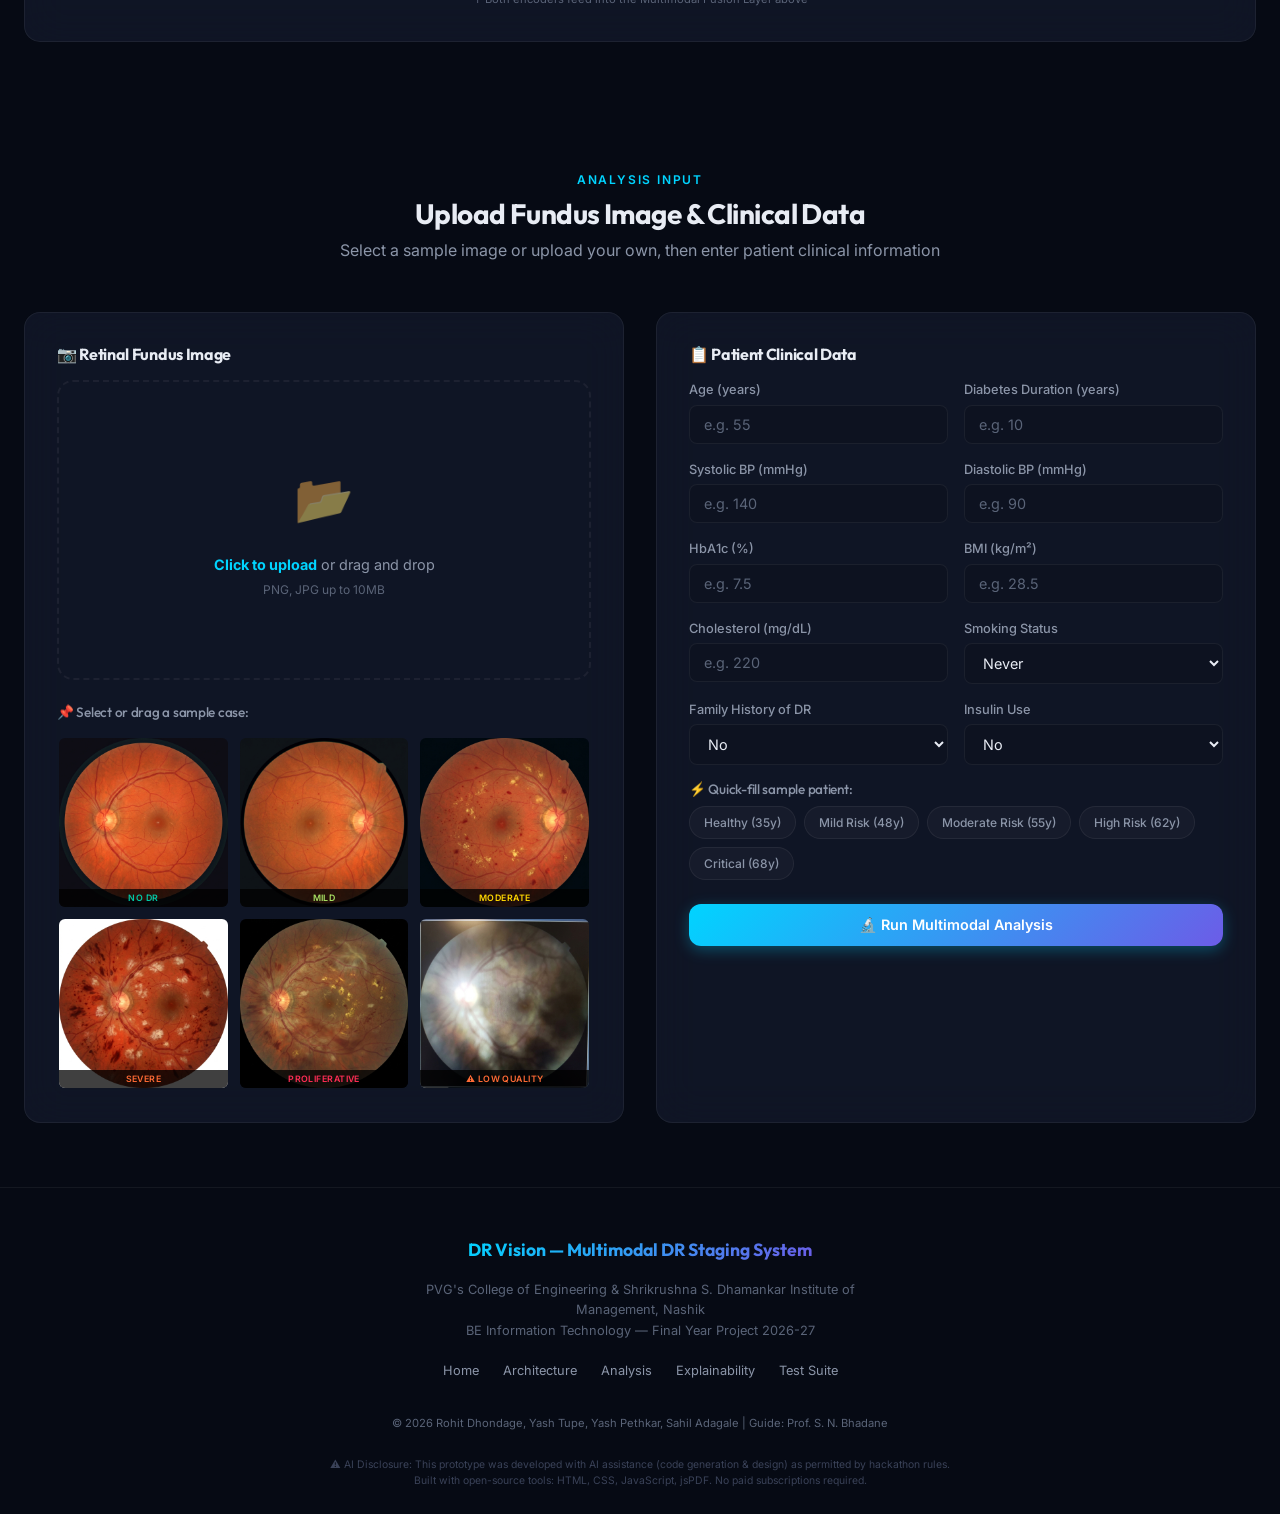
==== commit de80ec4d: "fix(explainability): resolve Grad-CAM rendering issues, optimize offscreen canvas, and wire confiden" ====
--- a/index.html
+++ b/index.html
@@ -384,10 +384,13 @@
               <path class="gauge-bg" d="M 20 100 A 80 80 0 0 1 180 100" />
               <path class="gauge-fill" id="gauge-fill" d="M 20 100 A 80 80 0 0 1 180 100" 
                     stroke-dasharray="251.3" stroke-dashoffset="251.3" />
+              <!-- Dynamic Threshold Cutoff Indicator on Gauge -->
+              <line id="gauge-threshold-line" class="gauge-threshold-line" x1="100" y1="100" x2="100" y2="20" stroke="#ffd700" stroke-width="3.5" stroke-linecap="round" />
             </svg>
             <div style="text-align: center; margin-top: -30px;">
               <div class="gauge-value" id="gauge-value">0%</div>
               <div class="gauge-label">Model Confidence</div>
+              <div id="gauge-threshold-label" style="font-size: 0.72rem; color: #ffd700; margin-top: 4px; font-weight: 600;">Cutoff: 60%</div>
             </div>
           </div>
 
@@ -402,8 +405,8 @@
         <div class="glass-card deferral-card">
           <h3 style="margin-bottom: 24px; font-size: 1rem; color: #8b95a8;">🛡️ Deferral Mechanism</h3>
 
-          <div class="deferral-status accepted" id="deferral-status">
-            ✅ ACCEPTED — Automated Diagnosis
+          <div class="deferral-status waiting" id="deferral-status">
+            ⏳ Awaiting Analysis
           </div>
 
           <p id="deferral-explanation" class="deferral-explanation">
@@ -411,12 +414,19 @@
           </p>
 
           <div class="threshold-control">
-            <label for="threshold-slider">Confidence Threshold (Deferral Cutoff)</label>
+            <div style="display: flex; justify-content: space-between; align-items: center; margin-bottom: 8px;">
+              <label for="threshold-slider" style="margin-bottom: 0;">Confidence Threshold (Deferral Cutoff)</label>
+              <div class="threshold-value" id="threshold-value" style="margin-top: 0;">60%</div>
+            </div>
             <input type="range" class="threshold-slider" id="threshold-slider" 
-                   min="0.3" max="0.95" step="0.05" value="0.60">
-            <div class="threshold-value" id="threshold-value">60%</div>
-            <p style="font-size: 0.7rem; color: #5a6478; margin-top: 8px;">
-              Drag to adjust: lower = more automation, higher = more clinician referrals
+                   min="0.30" max="0.95" step="0.01" value="0.60">
+            <div class="threshold-ticks" style="display: flex; justify-content: space-between; font-size: 0.68rem; color: #8b95a8; margin-top: 6px;">
+              <span>30% (Automate more)</span>
+              <span>60% (Balanced)</span>
+              <span>95% (High Safety)</span>
+            </div>
+            <p style="font-size: 0.7rem; color: #5a6478; margin-top: 10px;">
+              Drag to adjust: cases with confidence below this threshold are routed to an ophthalmologist.
             </p>
           </div>
 
--- a/css/styles.css
+++ b/css/styles.css
@@ -1085,6 +1085,12 @@
   margin-bottom: var(--space-lg);
 }
 
+.deferral-status.waiting {
+  background: rgba(139, 149, 168, 0.08);
+  border: 2px solid var(--text-muted);
+  color: var(--text-secondary);
+}
+
 .deferral-status.accepted {
   background: rgba(0, 201, 167, 0.1);
   border: 2px solid var(--status-accept);
@@ -1098,11 +1104,21 @@
   animation: pulseGlow 2s ease-in-out infinite;
 }
 
+/* Gauge Threshold Indicator Line */
+.gauge-threshold-line {
+  stroke: #ffd700;
+  stroke-width: 3.5;
+  stroke-linecap: round;
+  transition: all 0.15s ease-out;
+  filter: drop-shadow(0 0 4px rgba(255, 215, 0, 0.6));
+}
+
 .threshold-control {
   margin-top: var(--space-lg);
   padding: var(--space-lg);
   background: var(--bg-secondary);
   border-radius: var(--radius-md);
+  border: 1px solid var(--border-subtle);
 }
 
 .threshold-control label {
@@ -1110,37 +1126,47 @@
   font-weight: 500;
   color: var(--text-secondary);
   display: block;
-  margin-bottom: var(--space-sm);
 }
 
 .threshold-slider {
   width: 100%;
   -webkit-appearance: none;
-  height: 6px;
-  border-radius: 3px;
-  background: linear-gradient(90deg, var(--status-defer), var(--status-accept));
+  appearance: none;
+  height: 8px;
+  border-radius: 4px;
+  background: linear-gradient(90deg, #00c9a7 0%, #ffd700 50%, #ff6b35 100%);
   outline: none;
   cursor: pointer;
+  margin: var(--space-sm) 0;
 }
 
 .threshold-slider::-webkit-slider-thumb {
   -webkit-appearance: none;
-  width: 20px;
-  height: 20px;
+  appearance: none;
+  width: 22px;
+  height: 22px;
   border-radius: 50%;
-  background: #fff;
-  box-shadow: 0 2px 6px rgba(0, 0, 0, 0.3);
-  cursor: pointer;
+  background: #ffffff;
+  border: 3px solid var(--accent-primary);
+  box-shadow: 0 0 10px rgba(0, 212, 255, 0.6);
+  cursor: grab;
+  transition: transform 0.1s ease, box-shadow 0.2s ease;
+}
+
+.threshold-slider::-webkit-slider-thumb:active {
+  cursor: grabbing;
+  transform: scale(1.15);
+  box-shadow: 0 0 16px rgba(0, 212, 255, 0.9);
 }
 
 .threshold-slider::-moz-range-thumb {
-  width: 20px;
-  height: 20px;
+  width: 22px;
+  height: 22px;
   border-radius: 50%;
-  background: #fff;
-  box-shadow: 0 2px 6px rgba(0, 0, 0, 0.3);
-  cursor: pointer;
-  border: none;
+  background: #ffffff;
+  border: 3px solid var(--accent-primary);
+  box-shadow: 0 0 10px rgba(0, 212, 255, 0.6);
+  cursor: grab;
 }
 
 .threshold-value {
